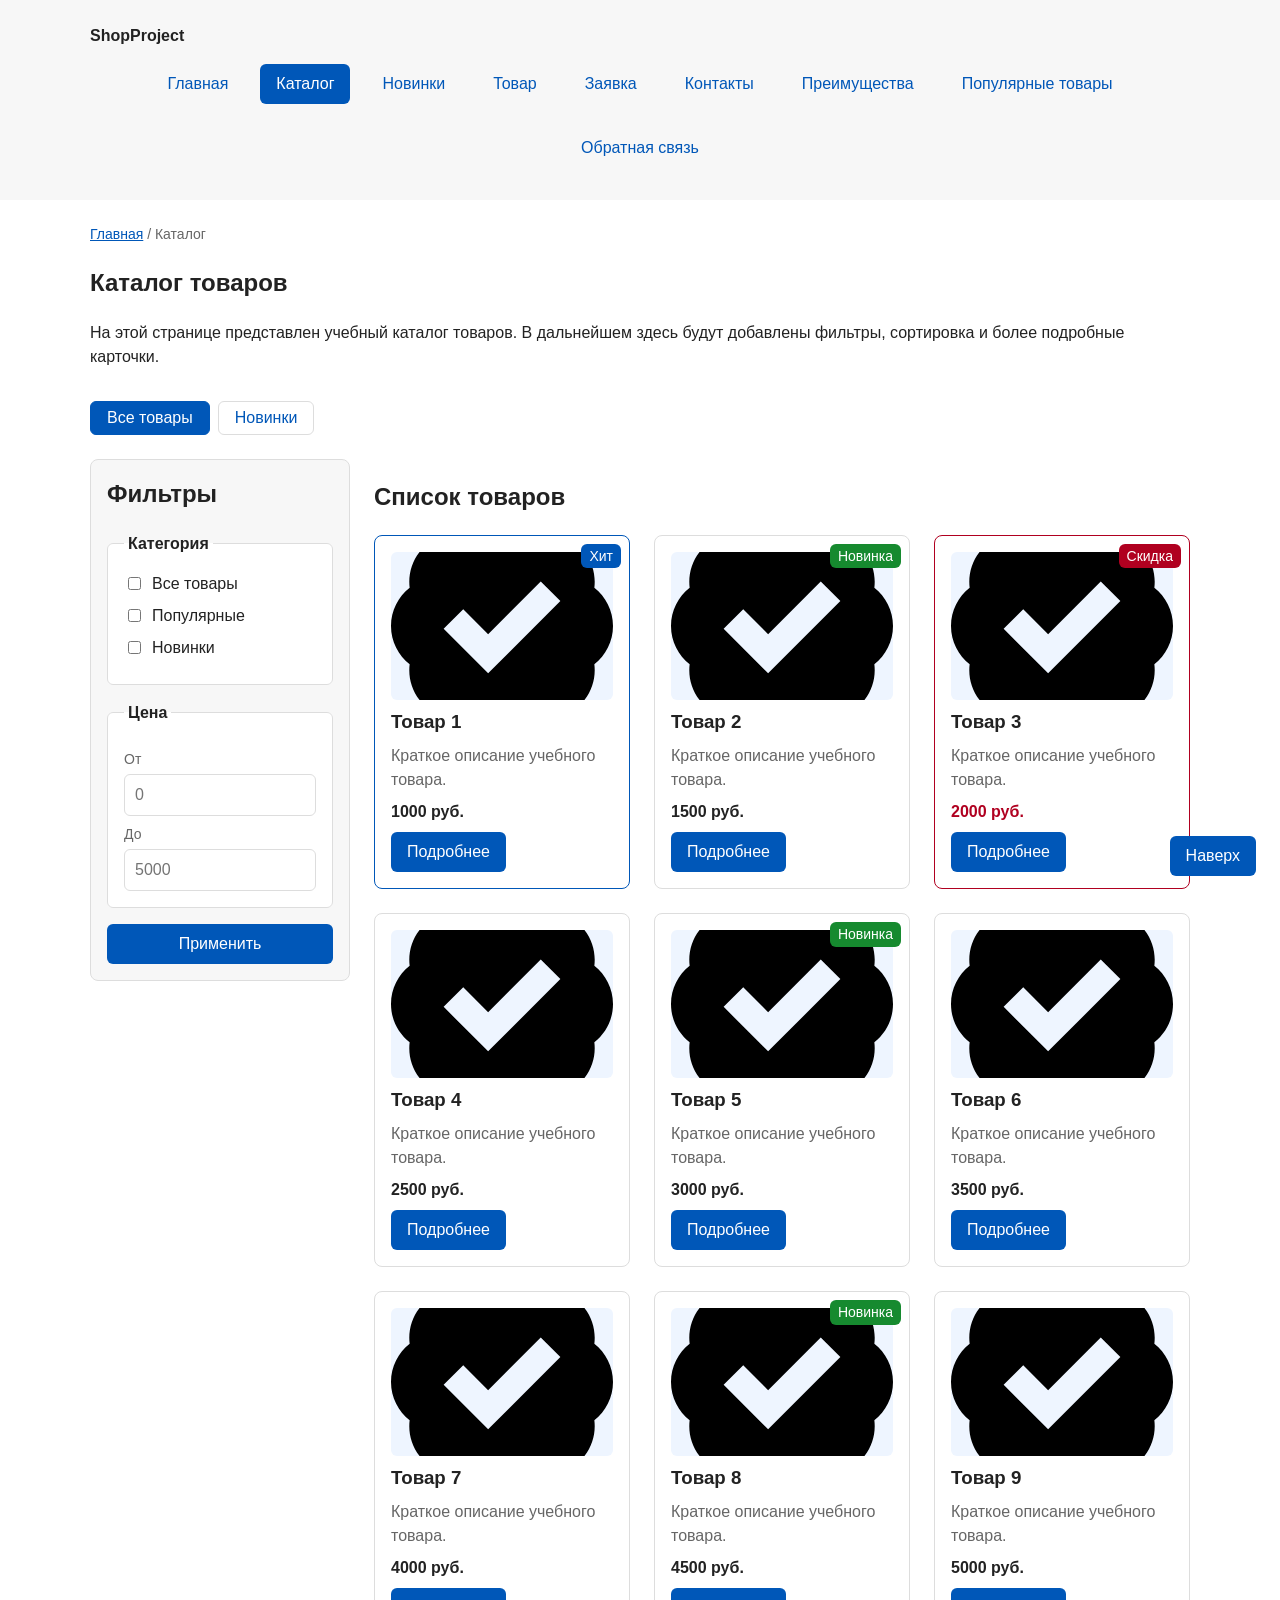
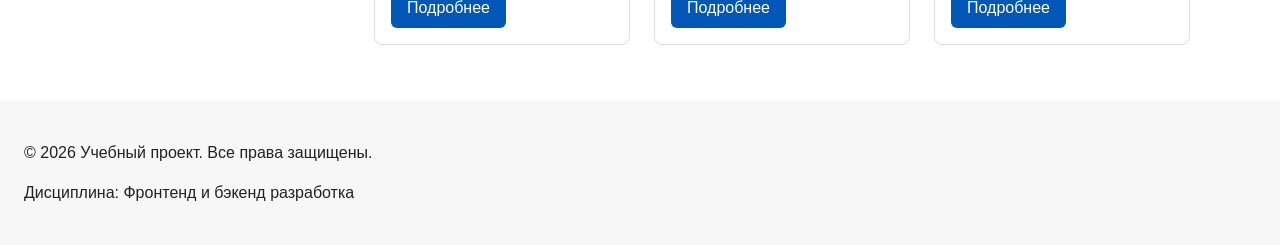
==== catalog.html @ cd1ceaf6 "chore: перенос проекта КР №1 как основы КР №3 Исходный код взят из github.com/gothplug/kr1_front (ве" ====
<!DOCTYPE html>
<html lang="ru">
<head>
  <meta property="og:type" content="website">
  <meta property="og:title" content="Учебный интернет-магазин">
  <meta property="og:description" content="Учебный frontend-проект интернет-магазина.">
  <meta property="og:image" content="https://gothplug.github.io/kr1_front/images/preview.jpg">
  <meta charset="UTF-8">
  <meta name="viewport" content="width=device-width, initial-scale=1.0">
  <meta name="description" content="Каталог товаров учебного интернет-магазина.">
  <title>Каталог товаров — Учебный интернет-магазин</title>
  <link rel="stylesheet" href="css/style.css">
</head>
<body>
  <header>
    <div class="site-header">
      <a class="site-logo" href="index.html">ShopProject</a>

      <nav class="site-nav" aria-label="Основная навигация">
        <ul class="site-nav__list">
          <li class="site-nav__item"><a class="site-nav__link" href="index.html">Главная</a></li>
          <li class="site-nav__item"><a class="site-nav__link site-nav__link--active" href="catalog.html" aria-current="page">Каталог</a></li>
          <li class="site-nav__item"><a class="site-nav__link" href="category.html">Новинки</a></li>
          <li class="site-nav__item"><a class="site-nav__link" href="product.html">Товар</a></li>
          <li class="site-nav__item"><a class="site-nav__link" href="order.html">Заявка</a></li>
          <li class="site-nav__item"><a class="site-nav__link" href="contacts.html">Контакты</a></li>
          <li class="site-nav__item"><a class="site-nav__link" href="index.html#advantages">Преимущества</a></li>
          <li class="site-nav__item"><a class="site-nav__link" href="index.html#popular">Популярные товары</a></li>
          <li class="site-nav__item"><a class="site-nav__link" href="index.html#contacts">Обратная связь</a></li>
        </ul>
      </nav>
    </div>
  </header>

  <main>
    <nav class="breadcrumbs" aria-label="Хлебные крошки">
      <a class="breadcrumbs__link" href="index.html">Главная</a>
      <span class="breadcrumbs__current">Каталог</span>
    </nav>

    <section class="section">
      <h1>Каталог товаров</h1>
      <p>
        На этой странице представлен учебный каталог товаров.
        В дальнейшем здесь будут добавлены фильтры, сортировка и более
        подробные карточки.
      </p>
    </section>

    <nav class="catalog-categories" aria-label="Категории товаров">
      <ul class="catalog-categories__list">
        <li class="catalog-categories__item">
          <a class="catalog-categories__link catalog-categories__link--active" href="catalog.html" aria-current="page">Все товары</a>
        </li>
        <li class="catalog-categories__item">
          <a class="catalog-categories__link" href="category.html">Новинки</a>
        </li>
      </ul>
    </nav>

    <section class="catalog-layout">
      <aside class="catalog-filters">
        <h2>Фильтры</h2>

        <form class="filters-form" action="#" method="get">
          <fieldset class="filters-form__group">
            <legend class="filters-form__legend">Категория</legend>

            <label class="filters-form__label filters-form__label--choice">
              <input class="filters-form__checkbox" type="checkbox" name="category" value="all">
              Все товары
            </label>

            <label class="filters-form__label filters-form__label--choice">
              <input class="filters-form__checkbox" type="checkbox" name="category" value="popular">
              Популярные
            </label>

            <label class="filters-form__label filters-form__label--choice">
              <input class="filters-form__checkbox" type="checkbox" name="category" value="new">
              Новинки
            </label>
          </fieldset>

          <fieldset class="filters-form__group">
            <legend class="filters-form__legend">Цена</legend>

            <label class="filters-form__label filters-form__label--price" for="price-from">От</label>
            <input class="filters-form__input" id="price-from" name="price-from" type="number" min="0" placeholder="0">

            <label class="filters-form__label filters-form__label--price" for="price-to">До</label>
            <input class="filters-form__input" id="price-to" name="price-to" type="number" min="0" placeholder="5000">
          </fieldset>

          <button class="button button--primary" type="submit">Применить</button>
        </form>
      </aside>

      <section class="catalog-products">
        <h2>Список товаров</h2>

        <div class="products-grid">
          <article class="product-card product-card--featured">
            <img class="product-card__image" src="images/product-1.svg" alt="Товар 1" width="600" height="400" loading="lazy">
            <span class="product-card__badge product-card__badge--hit">Хит</span>
            <h3 class="product-card__title">Товар 1</h3>
            <p class="product-card__description">Краткое описание учебного товара.</p>
            <p class="product-card__price">1000 руб.</p>
            <a class="button button--primary product-card__button" href="product.html">Подробнее</a>
          </article>

          <article class="product-card">
            <img class="product-card__image" src="images/product-2.svg" alt="Товар 2" width="600" height="400" loading="lazy">
            <span class="product-card__badge product-card__badge--new">Новинка</span>
            <h3 class="product-card__title">Товар 2</h3>
            <p class="product-card__description">Краткое описание учебного товара.</p>
            <p class="product-card__price">1500 руб.</p>
            <a class="button button--primary product-card__button" href="product.html">Подробнее</a>
          </article>

          <article class="product-card product-card--discount">
            <img class="product-card__image" src="images/product-3.svg" alt="Товар 3" width="600" height="400" loading="lazy">
            <span class="product-card__badge">Скидка</span>
            <h3 class="product-card__title">Товар 3</h3>
            <p class="product-card__description">Краткое описание учебного товара.</p>
            <p class="product-card__price">2000 руб.</p>
            <a class="button button--primary product-card__button" href="product.html">Подробнее</a>
          </article>

          <article class="product-card">
            <img class="product-card__image" src="images/product-4.svg" alt="Товар 4" width="600" height="400" loading="lazy">
            <h3 class="product-card__title">Товар 4</h3>
            <p class="product-card__description">Краткое описание учебного товара.</p>
            <p class="product-card__price">2500 руб.</p>
            <a class="button button--primary product-card__button" href="product.html">Подробнее</a>
          </article>

          <article class="product-card">
            <img class="product-card__image" src="images/product-5.svg" alt="Товар 5" width="600" height="400" loading="lazy">
            <span class="product-card__badge product-card__badge--new">Новинка</span>
            <h3 class="product-card__title">Товар 5</h3>
            <p class="product-card__description">Краткое описание учебного товара.</p>
            <p class="product-card__price">3000 руб.</p>
            <a class="button button--primary product-card__button" href="product.html">Подробнее</a>
          </article>

          <article class="product-card">
            <img class="product-card__image" src="images/product-6.svg" alt="Товар 6" width="600" height="400" loading="lazy">
            <h3 class="product-card__title">Товар 6</h3>
            <p class="product-card__description">Краткое описание учебного товара.</p>
            <p class="product-card__price">3500 руб.</p>
            <a class="button button--primary product-card__button" href="product.html">Подробнее</a>
          </article>

          <article class="product-card">
            <img class="product-card__image" src="images/product-7.svg" alt="Товар 7" width="600" height="400" loading="lazy">
            <h3 class="product-card__title">Товар 7</h3>
            <p class="product-card__description">Краткое описание учебного товара.</p>
            <p class="product-card__price">4000 руб.</p>
            <a class="button button--primary product-card__button" href="product.html">Подробнее</a>
          </article>

          <article class="product-card">
            <img class="product-card__image" src="images/product-8.svg" alt="Товар 8" width="600" height="400" loading="lazy">
            <span class="product-card__badge product-card__badge--new">Новинка</span>
            <h3 class="product-card__title">Товар 8</h3>
            <p class="product-card__description">Краткое описание учебного товара.</p>
            <p class="product-card__price">4500 руб.</p>
            <a class="button button--primary product-card__button" href="product.html">Подробнее</a>
          </article>

          <article class="product-card">
            <img class="product-card__image" src="images/product-9.svg" alt="Товар 9" width="600" height="400" loading="lazy">
            <h3 class="product-card__title">Товар 9</h3>
            <p class="product-card__description">Краткое описание учебного товара.</p>
            <p class="product-card__price">5000 руб.</p>
            <a class="button button--primary product-card__button" href="product.html">Подробнее</a>
          </article>
        </div>
      </section>
    </section>
  </main>

  <footer>
    <p>&copy; 2026 Учебный проект. Все права защищены.</p>
    <p>Дисциплина: Фронтенд и бэкенд разработка</p>
  </footer>

  <a class="to-top" href="#" aria-label="Наверх">Наверх</a>
</body>
</html>
---- css/style.css ----
/* ===============================
   1. Переменные проекта
   =============================== */

:root {
  /* Основные цвета проекта */
  --color-bg: #ffffff;
  --color-text: #222222;
  --color-muted: #666666;
  --color-primary: #0057b8;
  --color-primary-dark: #003f86;
  --color-border: #dddddd;
  --color-surface: #f7f7f7;
  --color-surface-accent: #eef5ff;
  --color-danger: #b00020;
  --color-success: #168a2f;
  --color-success-bg: #eefaf0;
  --color-white: #ffffff;

  /* Отступы */
  --space-xs: 4px;
  --space-sm: 8px;
  --space-md: 16px;
  --space-lg: 24px;
  --space-xl: 32px;

  /* Скругления */
  --radius-sm: 6px;
  --radius-md: 8px;
  --radius-lg: 12px;

  /* Размеры */
  --container-width: 1100px;
}

/* ===============================
   2. Базовые стили
   =============================== */

* {
  box-sizing: border-box;
}

html {
  scroll-behavior: smooth;
}

body {
  margin: 0;
  font-family: Arial, sans-serif;
  line-height: 1.5;
  color: var(--color-text);
  background-color: var(--color-bg);
}

header,
main,
footer {
  padding: var(--space-lg);
}

header {
  background-color: var(--color-surface);
}

footer {
  background-color: var(--color-surface);
}

/* Хлебные крошки */
.breadcrumbs {
  max-width: var(--container-width);
  margin: 0 auto var(--space-md);
  font-size: 14px;
  color: var(--color-muted);
}

.breadcrumbs__link {
  color: var(--color-primary);
}

.breadcrumbs__current::before {
  content: " / ";
  color: var(--color-muted);
}

/* Разделитель между несколькими ссылками крошек */
.breadcrumbs__link + .breadcrumbs__link::before {
  content: " / ";
  color: var(--color-muted);
}

/* ===============================
   3. Общие элементы интерфейса
   =============================== */

a {
  color: var(--color-primary);
}

a:hover {
  color: var(--color-primary-dark);
}

:target {
  outline: 2px dashed var(--color-primary);
  outline-offset: 4px;
}

a:focus-visible {
  outline: 2px solid var(--color-primary);
  outline-offset: 3px;
}

/* ===============================
   Блок «Кнопка» и его модификаторы
   =============================== */

.button {
  display: inline-block;
  padding: var(--space-sm) var(--space-md);
  border: none;
  border-radius: var(--radius-sm);
  font: inherit;
  text-decoration: none;
  cursor: pointer;
}

.button--primary {
  color: var(--color-white);
  background-color: var(--color-primary);
}

.button--primary:hover {
  background-color: var(--color-primary-dark);
}

.button--secondary {
  color: var(--color-primary);
  background-color: transparent;
  border: 1px solid var(--color-primary);
}

.button--secondary:hover {
  color: var(--color-white);
  background-color: var(--color-primary);
}

.button:focus-visible {
  outline: 2px solid var(--color-primary);
  outline-offset: 3px;
}

.button:disabled,
.button--disabled {
  opacity: 0.6;
  cursor: not-allowed;
}

/* ===============================
   Блок «Кнопка наверх»
   =============================== */

.to-top {
  position: fixed;
  right: var(--space-lg);
  bottom: var(--space-lg);
  z-index: 10;
  padding: var(--space-sm) var(--space-md);
  color: var(--color-white);
  background-color: var(--color-primary);
  border-radius: var(--radius-sm);
  text-decoration: none;
}

.to-top:hover {
  color: var(--color-white);
  background-color: var(--color-primary-dark);
}

.to-top:focus-visible {
  outline: 2px solid var(--color-primary);
  outline-offset: 3px;
}

/* ===============================
   4. Хедер и навигация
   =============================== */

.site-header {
  max-width: var(--container-width);
  margin: 0 auto;
}

.site-logo {
  font-weight: bold;
  text-decoration: none;
  color: var(--color-text);
}

.site-nav__list {
  display: flex;
  flex-wrap: wrap;
  justify-content: center;
  align-items: center;
  gap: var(--space-md);
  padding: 0;
  margin: var(--space-md) 0 0;
  list-style: none;
}

.site-nav__item {
  margin-bottom: var(--space-sm);
}

.site-nav__link {
  display: inline-block;
  padding: var(--space-sm) var(--space-md);
  color: var(--color-primary);
  text-decoration: none;
  border-radius: var(--radius-sm);
}

.site-nav__link:hover {
  color: var(--color-white);
  background-color: var(--color-primary);
}

.site-nav__link--active,
.site-nav__link[aria-current="page"] {
  color: var(--color-white);
  background-color: var(--color-primary);
}

/* ===============================
   5. Компоненты страницы
   =============================== */

.hero {
  max-width: var(--container-width);
  margin: 0 auto var(--space-xl);
  padding: var(--space-xl) var(--space-lg);
  background-color: var(--color-surface-accent);
  border-radius: var(--radius-lg);
}

.section {
  max-width: var(--container-width);
  margin: 0 auto var(--space-xl);
}

.section h2 {
  margin-top: 0;
}

/* Карточка товара */
.product-card {
  position: relative;
  display: flex;
  flex-direction: column;
  gap: var(--space-sm);
  padding: var(--space-md);
  border: 1px solid var(--color-border);
  border-radius: var(--radius-md);
  background-color: var(--color-bg);
}

.product-card:hover {
  border-color: var(--color-primary);
}

.product-card--featured {
  border-color: var(--color-primary);
}

.product-card--discount {
  border-color: var(--color-danger);
}

/* Бейдж карточки: позиционируется относительно самой карточки */
.product-card__badge {
  position: absolute;
  top: var(--space-sm);
  right: var(--space-sm);
  z-index: 1;
  padding: 4px 8px;
  font-size: 14px;
  line-height: 1.2;
  color: var(--color-white);
  background-color: var(--color-danger);
  border-radius: var(--radius-sm);
}

.product-card__badge--hit {
  background-color: var(--color-primary);
}

.product-card__badge--new {
  background-color: var(--color-success);
}

/* Изображение карточки */
.product-card__image {
  display: block;
  width: 100%;
  height: auto;
  aspect-ratio: 3 / 2;
  object-fit: cover;
  border-radius: var(--radius-sm);
  background-color: var(--color-surface-accent);
}

.product-card__title {
  margin: 0;
  color: var(--color-text);
}

.product-card__description {
  margin: 0;
  color: var(--color-muted);
}

.product-card__price {
  margin: 0;
  font-weight: 700;
}

.product-card--discount .product-card__price {
  color: var(--color-danger);
}

.product-card__actions {
  display: flex;
  flex-wrap: wrap;
  gap: var(--space-sm);
  margin-top: auto;
}

.product-card__button {
  margin-top: auto;
  align-self: flex-start;
}

.product-card__actions .product-card__button {
  margin-top: 0;
}

.aside-info {
  max-width: var(--container-width);
  margin: 0 auto var(--space-xl);
  padding: var(--space-md);
  border-left: 4px solid var(--color-primary);
  background-color: var(--color-surface);
}

/* ===============================
   6. Каталог: раскладка, фильтры, сетка товаров
   =============================== */

.catalog-layout {
  max-width: var(--container-width);
  margin: 0 auto var(--space-xl);
  display: grid;
  grid-template-columns: 260px 1fr;
  grid-template-areas: "filters products";
  gap: var(--space-lg);
}

.catalog-filters {
  position: sticky;
  top: var(--space-md);
  z-index: 1;
  grid-area: filters;
  padding: var(--space-md);
  border: 1px solid var(--color-border);
  border-radius: var(--radius-md);
  background-color: var(--color-surface);
  align-self: start;
}

.catalog-filters h2 {
  margin-top: 0;
}

.catalog-products {
  grid-area: products;
  min-width: 0;
}

.filters-form {
  display: grid;
  gap: var(--space-md);
}

.filters-form__group {
  margin: 0;
  padding: var(--space-md);
  border: 1px solid var(--color-border);
  border-radius: var(--radius-sm);
  background-color: var(--color-bg);
}

.filters-form__legend {
  font-weight: 700;
  padding: 0 var(--space-xs);
}

.filters-form__label {
  display: block;
  margin-bottom: var(--space-sm);
}

/* Категории — чекбокс и подпись в одну строку */
.filters-form__label--choice {
  display: inline-flex;
  align-items: center;
  gap: var(--space-sm);
  cursor: pointer;
}

/* Подписи полей «От» и «До» — блок над инпутом */
.filters-form__label--price {
  display: block;
  margin: var(--space-sm) 0 var(--space-xs);
  font-size: 14px;
  color: var(--color-muted);
}

.filters-form__input {
  width: 100%;
  padding: 8px 10px;
  border: 1px solid var(--color-border);
  border-radius: var(--radius-sm);
  font: inherit;
}

.filters-form__input:hover {
  border-color: var(--color-primary);
}

.filters-form__input:focus-visible {
  outline: 2px solid var(--color-primary);
  outline-offset: 2px;
}

.products-grid {
  display: grid;
  grid-template-columns: repeat(3, 1fr);
  gap: var(--space-lg);
}

/* Категории каталога */
.catalog-categories {
  max-width: var(--container-width);
  margin: 0 auto var(--space-lg);
}

.catalog-categories__list {
  display: flex;
  flex-wrap: wrap;
  gap: var(--space-sm);
  padding: 0;
  margin: 0;
  list-style: none;
}

.catalog-categories__link {
  display: inline-block;
  padding: var(--space-xs) var(--space-md);
  border: 1px solid var(--color-border);
  border-radius: var(--radius-sm);
  text-decoration: none;
}

.catalog-categories__link:hover {
  border-color: var(--color-primary);
}

.catalog-categories__link:focus-visible {
  outline: 2px solid var(--color-primary);
  outline-offset: 3px;
}

.catalog-categories__link--active {
  color: var(--color-white);
  background-color: var(--color-primary);
  border-color: var(--color-primary);
}

/* ===============================
   7. Страница товара и таблица характеристик
   =============================== */

.product-detail {
  max-width: var(--container-width);
  margin: 0 auto var(--space-xl);
  display: grid;
  grid-template-columns: minmax(0, 1fr) minmax(0, 1fr);
  gap: var(--space-lg);
  align-items: start;
}

.product-detail__media {
  position: relative;
}

.product-detail__image {
  display: block;
  width: 100%;
  height: auto;
  border: 1px solid var(--color-border);
  border-radius: var(--radius-md);
  background-color: var(--color-surface-accent);
}

.product-detail__info {
  display: flex;
  flex-direction: column;
  gap: var(--space-sm);
  align-items: flex-start;
}

.product-detail__title {
  margin: 0;
}

.product-detail__description {
  margin: 0;
  color: var(--color-muted);
}

.product-detail__price {
  margin: 0;
  font-size: 20px;
  font-weight: 700;
}

.product-detail__meta {
  padding: 0;
  margin: 0;
  list-style: none;
  color: var(--color-muted);
}

.product-detail__list {
  padding-left: var(--space-lg);
  margin: 0;
}

.product-detail__list-item {
  margin-bottom: var(--space-xs);
}

.product-detail__actions {
  display: flex;
  flex-wrap: wrap;
  gap: var(--space-sm);
  margin-top: var(--space-sm);
}

.product-table {
  width: 100%;
  border-collapse: collapse;
  background-color: var(--color-bg);
}

.product-table caption {
  margin-bottom: var(--space-sm);
  font-weight: 700;
  text-align: left;
}

.product-table th,
.product-table td {
  padding: var(--space-sm) var(--space-md);
  border: 1px solid var(--color-border);
  text-align: left;
}

.product-table thead th {
  background-color: var(--color-surface);
}

.product-table tbody tr:hover {
  background-color: var(--color-surface-accent);
}

/* ===============================
   8. Форма заявки и модальное окно
   =============================== */

.order-dialog {
  position: relative;
  z-index: 100;
  width: min(100% - 32px, 560px);
  padding: var(--space-lg);
  border: none;
  border-radius: var(--radius-lg);
  animation: dialog-appear 0.2s ease-out;
}

.order-dialog::backdrop {
  background-color: rgba(0, 0, 0, 0.5);
  animation: backdrop-appear 0.2s ease-out;
}

@keyframes dialog-appear {
  from {
    opacity: 0;
    transform: translateY(-12px);
  }

  to {
    opacity: 1;
    transform: translateY(0);
  }
}

@keyframes backdrop-appear {
  from {
    opacity: 0;
  }

  to {
    opacity: 1;
  }
}

/* Кнопка закрытия модального окна */
.order-dialog__close {
  position: absolute;
  top: var(--space-sm);
  right: var(--space-sm);
  z-index: 1;
  width: 32px;
  height: 32px;
  padding: 0;
  font-size: 22px;
  line-height: 1;
  color: var(--color-muted);
  background-color: transparent;
  border: 1px solid var(--color-border);
  border-radius: var(--radius-sm);
  cursor: pointer;
}

.order-dialog__close:hover {
  color: var(--color-white);
  background-color: var(--color-danger);
  border-color: var(--color-danger);
}

.order-dialog__close:focus-visible {
  outline: 2px solid var(--color-primary);
  outline-offset: 3px;
}

.order-dialog__title {
  margin: 0 var(--space-xl) var(--space-xs) 0;
}

.order-dialog__hint {
  margin: 0 0 var(--space-md);
  font-size: 14px;
  color: var(--color-muted);
}

/* Форма */
.order-form {
  display: block;
}

/* Форма на отдельной странице заявки */
.order-form--page {
  max-width: 560px;
}

.order-form__field {
  margin-bottom: var(--space-md);
}

.order-form__field--checkbox {
  margin-top: var(--space-sm);
}

.order-form__label {
  display: block;
  margin-bottom: var(--space-xs);
}

.order-form__label--checkbox {
  display: inline-flex;
  align-items: center;
  gap: var(--space-sm);
  margin-bottom: 0;
  cursor: pointer;
}

.order-form__input {
  width: 100%;
  padding: 10px 12px;
  border: 1px solid var(--color-border);
  border-radius: var(--radius-sm);
  font: inherit;
}

.order-form__input:hover {
  border-color: var(--color-primary);
}

.order-form__input:focus-visible,
.order-form__checkbox:focus-visible,
.order-form__actions .button:focus-visible {
  outline: 2px solid var(--color-primary);
  outline-offset: 3px;
}

.order-form__checkbox {
  width: auto;
}

.order-form__hint {
  display: block;
  margin-top: var(--space-xs);
  color: var(--color-muted);
}

.order-form__input[aria-invalid="true"] {
  border-color: var(--color-danger);
}

.order-form__actions {
  display: flex;
  gap: var(--space-md);
  margin-top: var(--space-lg);
}

/* Сообщение об успехе */
.success-message {
  max-width: var(--container-width);
  margin: var(--space-lg) auto;
  padding: var(--space-md);
  border-left: 4px solid var(--color-success);
  background-color: var(--color-success-bg);
}

/* ===============================
   9. Отзывы и часто задаваемые вопросы
   =============================== */

.reviews-grid {
  display: grid;
  grid-template-columns: repeat(3, 1fr);
  gap: var(--space-lg);
}

.review-card {
  display: flex;
  flex-direction: column;
  gap: var(--space-md);
  padding: var(--space-md);
  border: 1px solid var(--color-border);
  border-radius: var(--radius-md);
  background-color: var(--color-bg);
}

.review-card:hover {
  border-color: var(--color-primary);
}

.review-card__text {
  margin: 0;
}

.review-card__text p {
  margin: 0;
}

.review-card__text p::before {
  content: "«";
}

.review-card__text p::after {
  content: "»";
}

.review-card__author {
  margin: auto 0 0;
  color: var(--color-muted);
}

.review-card__name {
  font-style: normal;
  font-weight: 700;
  color: var(--color-text);
}

/* Вопросы и ответы */
.faq {
  display: grid;
  gap: var(--space-sm);
}

.faq__item {
  padding: var(--space-md);
  border: 1px solid var(--color-border);
  border-radius: var(--radius-md);
  background-color: var(--color-bg);
}

.faq__item[open] {
  border-color: var(--color-primary);
}

.faq__question {
  cursor: pointer;
  font-weight: 700;
}

.faq__question:hover {
  color: var(--color-primary);
}

.faq__question:focus-visible {
  outline: 2px solid var(--color-primary);
  outline-offset: 3px;
}

.faq__answer {
  margin: var(--space-sm) 0 0;
  color: var(--color-muted);
}

/* ===============================
   10. Адаптив
   =============================== */

@media (max-width: 900px) {
  .products-grid {
    grid-template-columns: repeat(2, 1fr);
  }

  .reviews-grid {
    grid-template-columns: repeat(2, 1fr);
  }
}

@media (max-width: 720px) {
  .catalog-layout {
    grid-template-columns: 1fr;
    grid-template-areas:
      "filters"
      "products";
  }

  .catalog-filters {
    position: static;
  }

  .product-detail {
    grid-template-columns: 1fr;
  }
}

@media (max-width: 520px) {
  .products-grid {
    grid-template-columns: 1fr;
  }

  .reviews-grid {
    grid-template-columns: 1fr;
  }

  header,
  main,
  footer {
    padding: var(--space-md);
  }

  .to-top {
    right: var(--space-md);
    bottom: var(--space-md);
  }
}
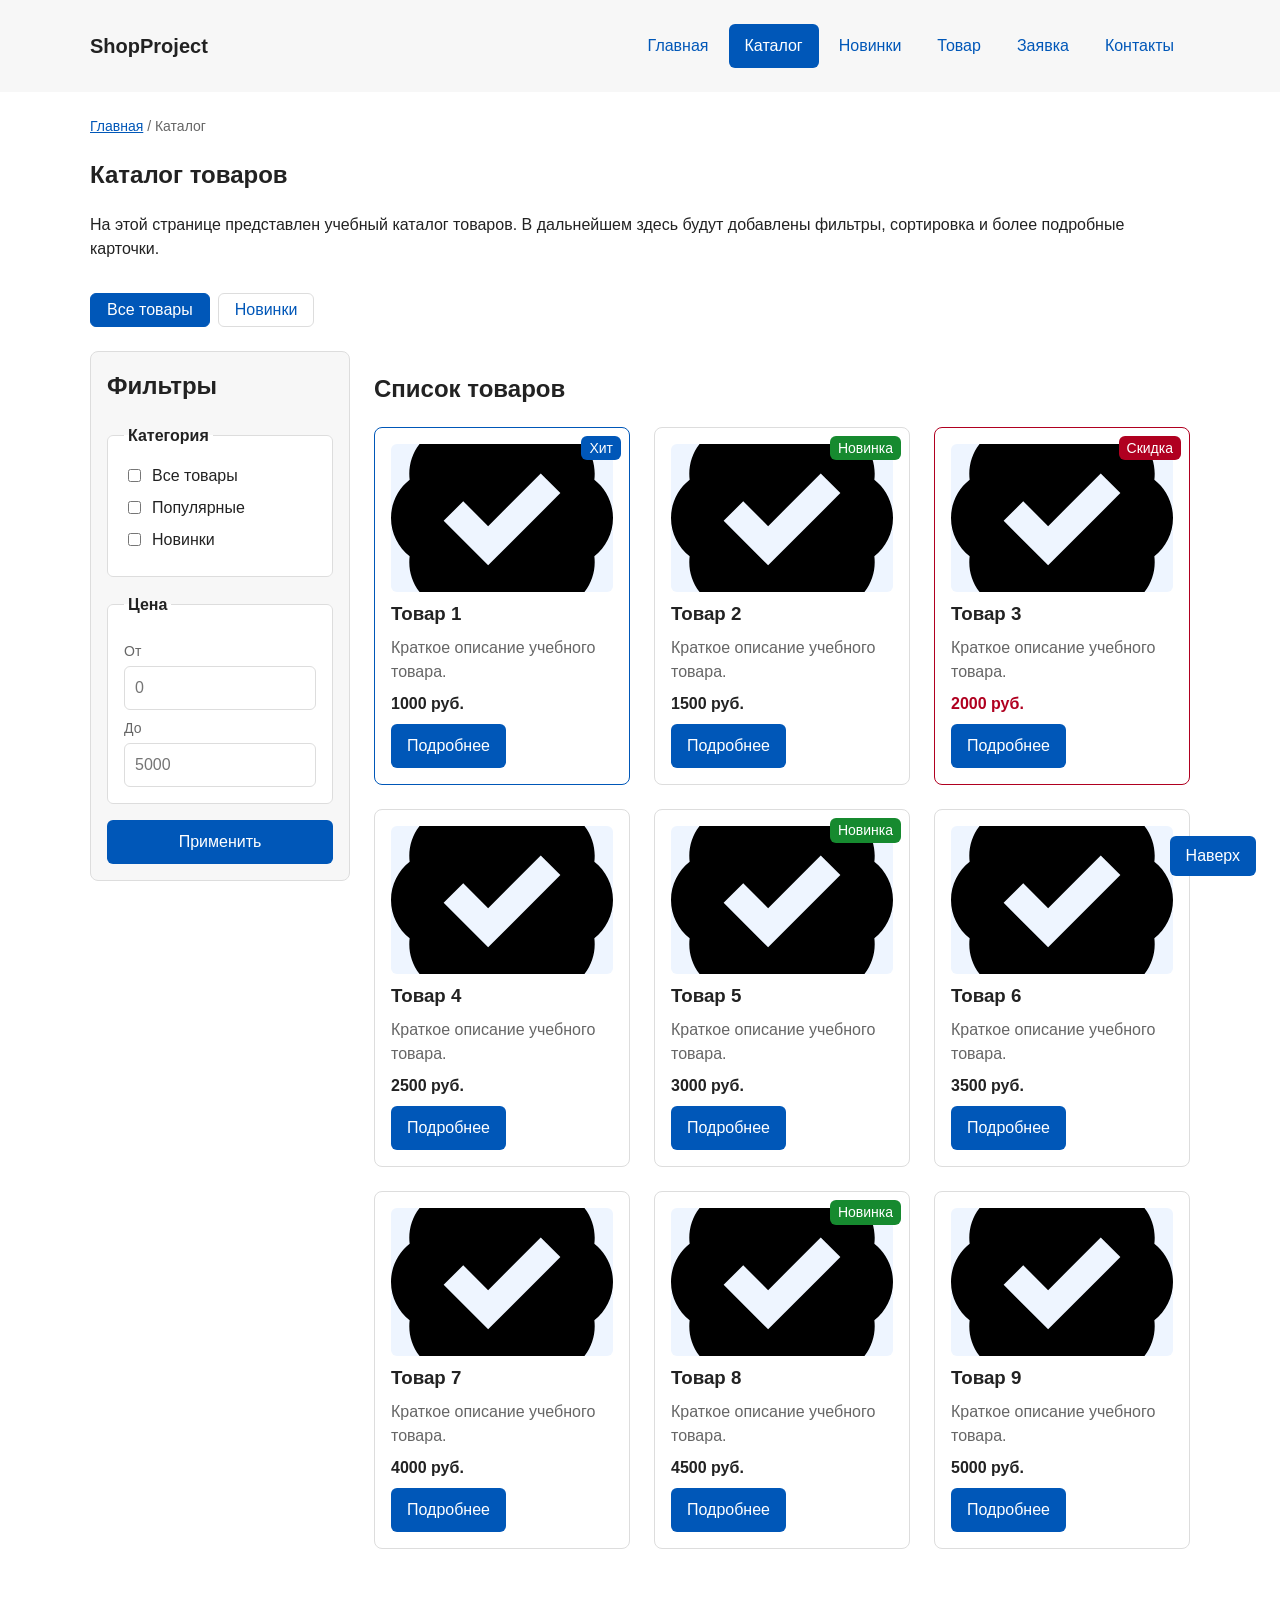
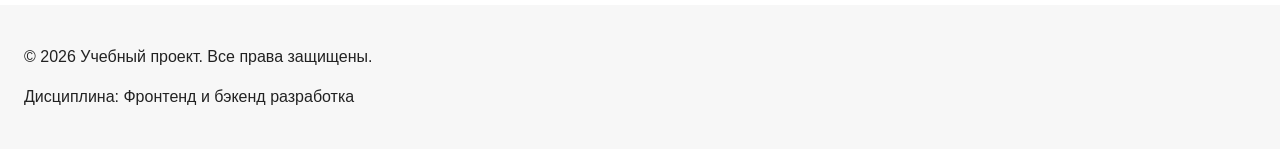
==== commit 85dccc77: "feat: Mobile First, файл responsive.css и мобильное меню - базовые стили style.css переписаны под те" ====
--- a/catalog.html
+++ b/catalog.html
@@ -1,22 +1,35 @@
 <!DOCTYPE html>
 <html lang="ru">
 <head>
+  <meta charset="UTF-8">
   <meta property="og:type" content="website">
   <meta property="og:title" content="Учебный интернет-магазин">
   <meta property="og:description" content="Учебный frontend-проект интернет-магазина.">
   <meta property="og:image" content="https://gothplug.github.io/kr1_front/images/preview.jpg">
-  <meta charset="UTF-8">
   <meta name="viewport" content="width=device-width, initial-scale=1.0">
   <meta name="description" content="Каталог товаров учебного интернет-магазина.">
   <title>Каталог товаров — Учебный интернет-магазин</title>
+  <script>document.documentElement.classList.add("js");</script>
   <link rel="stylesheet" href="css/style.css">
+  <link rel="stylesheet" href="css/responsive.css">
+  <script src="js/main.js" defer></script>
 </head>
 <body>
   <header>
     <div class="site-header">
       <a class="site-logo" href="index.html">ShopProject</a>
 
-      <nav class="site-nav" aria-label="Основная навигация">
+      <button
+        class="menu-toggle"
+        type="button"
+        aria-expanded="false"
+        aria-controls="site-nav"
+      >
+        <span class="menu-toggle__icon" aria-hidden="true"></span>
+        <span class="menu-toggle__text">Меню</span>
+      </button>
+
+      <nav class="site-nav" id="site-nav" aria-label="Основная навигация">
         <ul class="site-nav__list">
           <li class="site-nav__item"><a class="site-nav__link" href="index.html">Главная</a></li>
           <li class="site-nav__item"><a class="site-nav__link site-nav__link--active" href="catalog.html" aria-current="page">Каталог</a></li>
@@ -24,9 +37,6 @@
           <li class="site-nav__item"><a class="site-nav__link" href="product.html">Товар</a></li>
           <li class="site-nav__item"><a class="site-nav__link" href="order.html">Заявка</a></li>
           <li class="site-nav__item"><a class="site-nav__link" href="contacts.html">Контакты</a></li>
-          <li class="site-nav__item"><a class="site-nav__link" href="index.html#advantages">Преимущества</a></li>
-          <li class="site-nav__item"><a class="site-nav__link" href="index.html#popular">Популярные товары</a></li>
-          <li class="site-nav__item"><a class="site-nav__link" href="index.html#contacts">Обратная связь</a></li>
         </ul>
       </nav>
     </div>
--- a/css/style.css
+++ b/css/style.css
@@ -51,12 +51,16 @@
   line-height: 1.5;
   color: var(--color-text);
   background-color: var(--color-bg);
-}
-
+  /* Длинные слова и ссылки переносятся, а не растягивают страницу вбок */
+  overflow-wrap: break-word;
+}
+
+/* Mobile First: базовые отступы рассчитаны на телефон,
+   на широких экранах их увеличивает responsive.css */
 header,
 main,
 footer {
-  padding: var(--space-lg);
+  padding: var(--space-md);
 }
 
 header {
@@ -118,7 +122,9 @@
 
 .button {
   display: inline-block;
-  padding: var(--space-sm) var(--space-md);
+  /* Минимальная высота 44px — удобная цель для пальца */
+  min-height: 44px;
+  padding: 10px var(--space-md);
   border: none;
   border-radius: var(--radius-sm);
   font: inherit;
@@ -163,8 +169,8 @@
 
 .to-top {
   position: fixed;
-  right: var(--space-lg);
-  bottom: var(--space-lg);
+  right: var(--space-md);
+  bottom: var(--space-md);
   z-index: 10;
   padding: var(--space-sm) var(--space-md);
   color: var(--color-white);
@@ -187,35 +193,120 @@
    4. Хедер и навигация
    =============================== */
 
+/* Шапка — Flexbox: логотип слева, кнопка меню справа,
+   навигация переносится на отдельную строку на всю ширину */
 .site-header {
   max-width: var(--container-width);
   margin: 0 auto;
+  display: flex;
+  flex-wrap: wrap;
+  align-items: center;
+  justify-content: space-between;
+  gap: var(--space-sm) var(--space-md);
 }
 
 .site-logo {
+  font-size: 20px;
   font-weight: bold;
   text-decoration: none;
   color: var(--color-text);
 }
 
+/* Кнопка мобильного меню («бургер») */
+.menu-toggle {
+  /* Без JavaScript меню не сворачивается, поэтому и кнопка не нужна */
+  display: none;
+  align-items: center;
+  gap: var(--space-sm);
+  min-height: 44px;
+  padding: var(--space-sm) var(--space-md);
+  font: inherit;
+  color: var(--color-primary);
+  background-color: var(--color-bg);
+  border: 1px solid var(--color-primary);
+  border-radius: var(--radius-sm);
+  cursor: pointer;
+}
+
+.js .menu-toggle {
+  display: inline-flex;
+}
+
+.menu-toggle:hover {
+  color: var(--color-white);
+  background-color: var(--color-primary);
+}
+
+/* Три полоски из одного элемента и двух псевдоэлементов */
+.menu-toggle__icon,
+.menu-toggle__icon::before,
+.menu-toggle__icon::after {
+  display: block;
+  width: 18px;
+  height: 2px;
+  background-color: currentColor;
+  border-radius: 1px;
+  transition: transform 0.2s ease, background-color 0.2s ease;
+}
+
+.menu-toggle__icon {
+  position: relative;
+}
+
+.menu-toggle__icon::before,
+.menu-toggle__icon::after {
+  content: "";
+  position: absolute;
+  left: 0;
+}
+
+.menu-toggle__icon::before {
+  top: -6px;
+}
+
+.menu-toggle__icon::after {
+  top: 6px;
+}
+
+/* Открытое меню: полоски превращаются в крестик */
+.menu-toggle[aria-expanded="true"] .menu-toggle__icon {
+  background-color: transparent;
+}
+
+.menu-toggle[aria-expanded="true"] .menu-toggle__icon::before {
+  transform: translateY(6px) rotate(45deg);
+}
+
+.menu-toggle[aria-expanded="true"] .menu-toggle__icon::after {
+  transform: translateY(-6px) rotate(-45deg);
+}
+
+/* Навигация на телефоне — вертикальный список на всю ширину */
+.site-nav {
+  flex-basis: 100%;
+}
+
+.js .site-nav {
+  display: none;
+}
+
+.js .site-nav.site-nav--open {
+  display: block;
+}
+
 .site-nav__list {
   display: flex;
-  flex-wrap: wrap;
-  justify-content: center;
-  align-items: center;
-  gap: var(--space-md);
+  flex-direction: column;
+  gap: var(--space-xs);
   padding: 0;
-  margin: var(--space-md) 0 0;
+  margin: var(--space-sm) 0 0;
   list-style: none;
 }
 
-.site-nav__item {
-  margin-bottom: var(--space-sm);
-}
-
 .site-nav__link {
-  display: inline-block;
-  padding: var(--space-sm) var(--space-md);
+  display: block;
+  min-height: 44px;
+  padding: 10px var(--space-md);
   color: var(--color-primary);
   text-decoration: none;
   border-radius: var(--radius-sm);
@@ -239,7 +330,7 @@
 .hero {
   max-width: var(--container-width);
   margin: 0 auto var(--space-xl);
-  padding: var(--space-xl) var(--space-lg);
+  padding: var(--space-lg) var(--space-md);
   background-color: var(--color-surface-accent);
   border-radius: var(--radius-lg);
 }
@@ -357,19 +448,20 @@
    6. Каталог: раскладка, фильтры, сетка товаров
    =============================== */
 
+/* Каталог на телефоне: фильтры над списком, одна колонка.
+   Колонку фильтров слева добавляет responsive.css с 1024px */
 .catalog-layout {
   max-width: var(--container-width);
   margin: 0 auto var(--space-xl);
   display: grid;
-  grid-template-columns: 260px 1fr;
-  grid-template-areas: "filters products";
+  grid-template-columns: minmax(0, 1fr);
+  grid-template-areas:
+    "filters"
+    "products";
   gap: var(--space-lg);
 }
 
 .catalog-filters {
-  position: sticky;
-  top: var(--space-md);
-  z-index: 1;
   grid-area: filters;
   padding: var(--space-md);
   border: 1px solid var(--color-border);
@@ -428,6 +520,7 @@
 
 .filters-form__input {
   width: 100%;
+  min-height: 44px;
   padding: 8px 10px;
   border: 1px solid var(--color-border);
   border-radius: var(--radius-sm);
@@ -443,9 +536,11 @@
   outline-offset: 2px;
 }
 
+/* Сетка карточек — CSS Grid. На телефоне одна колонка,
+   2 и 3 колонки включаются в responsive.css */
 .products-grid {
   display: grid;
-  grid-template-columns: repeat(3, 1fr);
+  grid-template-columns: minmax(0, 1fr);
   gap: var(--space-lg);
 }
 
@@ -495,7 +590,7 @@
   max-width: var(--container-width);
   margin: 0 auto var(--space-xl);
   display: grid;
-  grid-template-columns: minmax(0, 1fr) minmax(0, 1fr);
+  grid-template-columns: minmax(0, 1fr);
   gap: var(--space-lg);
   align-items: start;
 }
@@ -698,6 +793,7 @@
 
 .order-form__input {
   width: 100%;
+  min-height: 44px;
   padding: 10px 12px;
   border: 1px solid var(--color-border);
   border-radius: var(--radius-sm);
@@ -716,7 +812,9 @@
 }
 
 .order-form__checkbox {
-  width: auto;
+  width: 20px;
+  height: 20px;
+  flex-shrink: 0;
 }
 
 .order-form__hint {
@@ -731,6 +829,7 @@
 
 .order-form__actions {
   display: flex;
+  flex-wrap: wrap;
   gap: var(--space-md);
   margin-top: var(--space-lg);
 }
@@ -750,7 +849,7 @@
 
 .reviews-grid {
   display: grid;
-  grid-template-columns: repeat(3, 1fr);
+  grid-template-columns: minmax(0, 1fr);
   gap: var(--space-lg);
 }
 
@@ -831,54 +930,4 @@
   color: var(--color-muted);
 }
 
-/* ===============================
-   10. Адаптив
-   =============================== */
-
-@media (max-width: 900px) {
-  .products-grid {
-    grid-template-columns: repeat(2, 1fr);
-  }
-
-  .reviews-grid {
-    grid-template-columns: repeat(2, 1fr);
-  }
-}
-
-@media (max-width: 720px) {
-  .catalog-layout {
-    grid-template-columns: 1fr;
-    grid-template-areas:
-      "filters"
-      "products";
-  }
-
-  .catalog-filters {
-    position: static;
-  }
-
-  .product-detail {
-    grid-template-columns: 1fr;
-  }
-}
-
-@media (max-width: 520px) {
-  .products-grid {
-    grid-template-columns: 1fr;
-  }
-
-  .reviews-grid {
-    grid-template-columns: 1fr;
-  }
-
-  header,
-  main,
-  footer {
-    padding: var(--space-md);
-  }
-
-  .to-top {
-    right: var(--space-md);
-    bottom: var(--space-md);
-  }
-}+/* Адаптивные правила (медиазапросы) вынесены в отдельный файл css/responsive.css */
--- a/css/responsive.css
+++ b/css/responsive.css
@@ -0,0 +1,128 @@
+/* =========================================================
+   responsive.css — адаптивные стили проекта (Mobile First)
+
+   Подключается ПОСЛЕ style.css, поэтому может переопределять
+   базовые правила. Базовые стили в style.css рассчитаны на
+   телефон (от 320px). Здесь — только то, что меняется при
+   увеличении экрана: медиазапросы с min-width.
+
+   Контрольные точки:
+     600px  — крупный телефон, маленький планшет
+     768px  — планшет
+     1024px — небольшой desktop
+     1440px — широкий desktop
+
+   Содержание:
+     0. Правила для любых экранов
+     1. От 600px
+     2. От 768px
+     3. От 1024px
+     4. От 1440px
+   ========================================================= */
+
+
+/* =========================================================
+   0. Правила для любых экранов
+   ========================================================= */
+
+/* Картинки и видео никогда не шире своего контейнера */
+img,
+video {
+  max-width: 100%;
+  height: auto;
+}
+
+
+/* =========================================================
+   1. От 600px — крупный телефон, маленький планшет
+   ========================================================= */
+
+@media (min-width: 600px) {
+  /* Карточки товаров и отзывы — по две в ряд */
+  .products-grid,
+  .reviews-grid {
+    grid-template-columns: repeat(2, minmax(0, 1fr));
+  }
+}
+
+
+/* =========================================================
+   2. От 768px — планшет
+   ========================================================= */
+
+@media (min-width: 768px) {
+  header,
+  main,
+  footer {
+    padding: var(--space-lg);
+  }
+
+  .hero {
+    padding: var(--space-xl) var(--space-lg);
+  }
+
+  /* Страница товара: фото и описание рядом */
+  .product-detail {
+    grid-template-columns: repeat(2, minmax(0, 1fr));
+  }
+
+  .to-top {
+    right: var(--space-lg);
+    bottom: var(--space-lg);
+  }
+}
+
+
+/* =========================================================
+   3. От 1024px — небольшой desktop
+   ========================================================= */
+
+@media (min-width: 1024px) {
+  /* Меню всегда видно, кнопка-«бургер» не нужна */
+  .menu-toggle,
+  .js .menu-toggle {
+    display: none;
+  }
+
+  .site-nav,
+  .js .site-nav {
+    display: block;
+    flex-basis: auto;
+  }
+
+  .site-nav__list {
+    flex-direction: row;
+    flex-wrap: wrap;
+    margin: 0;
+  }
+
+  /* Каталог: фильтры колонкой слева, товары справа */
+  .catalog-layout {
+    grid-template-columns: 260px minmax(0, 1fr);
+    grid-template-areas: "filters products";
+  }
+
+  /* Фильтры «прилипают» при прокрутке длинного списка */
+  .catalog-filters {
+    position: sticky;
+    top: var(--space-md);
+    z-index: 1;
+  }
+
+  .products-grid,
+  .reviews-grid {
+    grid-template-columns: repeat(3, minmax(0, 1fr));
+  }
+}
+
+
+/* =========================================================
+   4. От 1440px — широкий desktop
+   ========================================================= */
+
+@media (min-width: 1440px) {
+  /* Контейнер шире, чтобы на большом мониторе не было пустых полей */
+  :root {
+    --container-width: 1240px;
+  }
+}
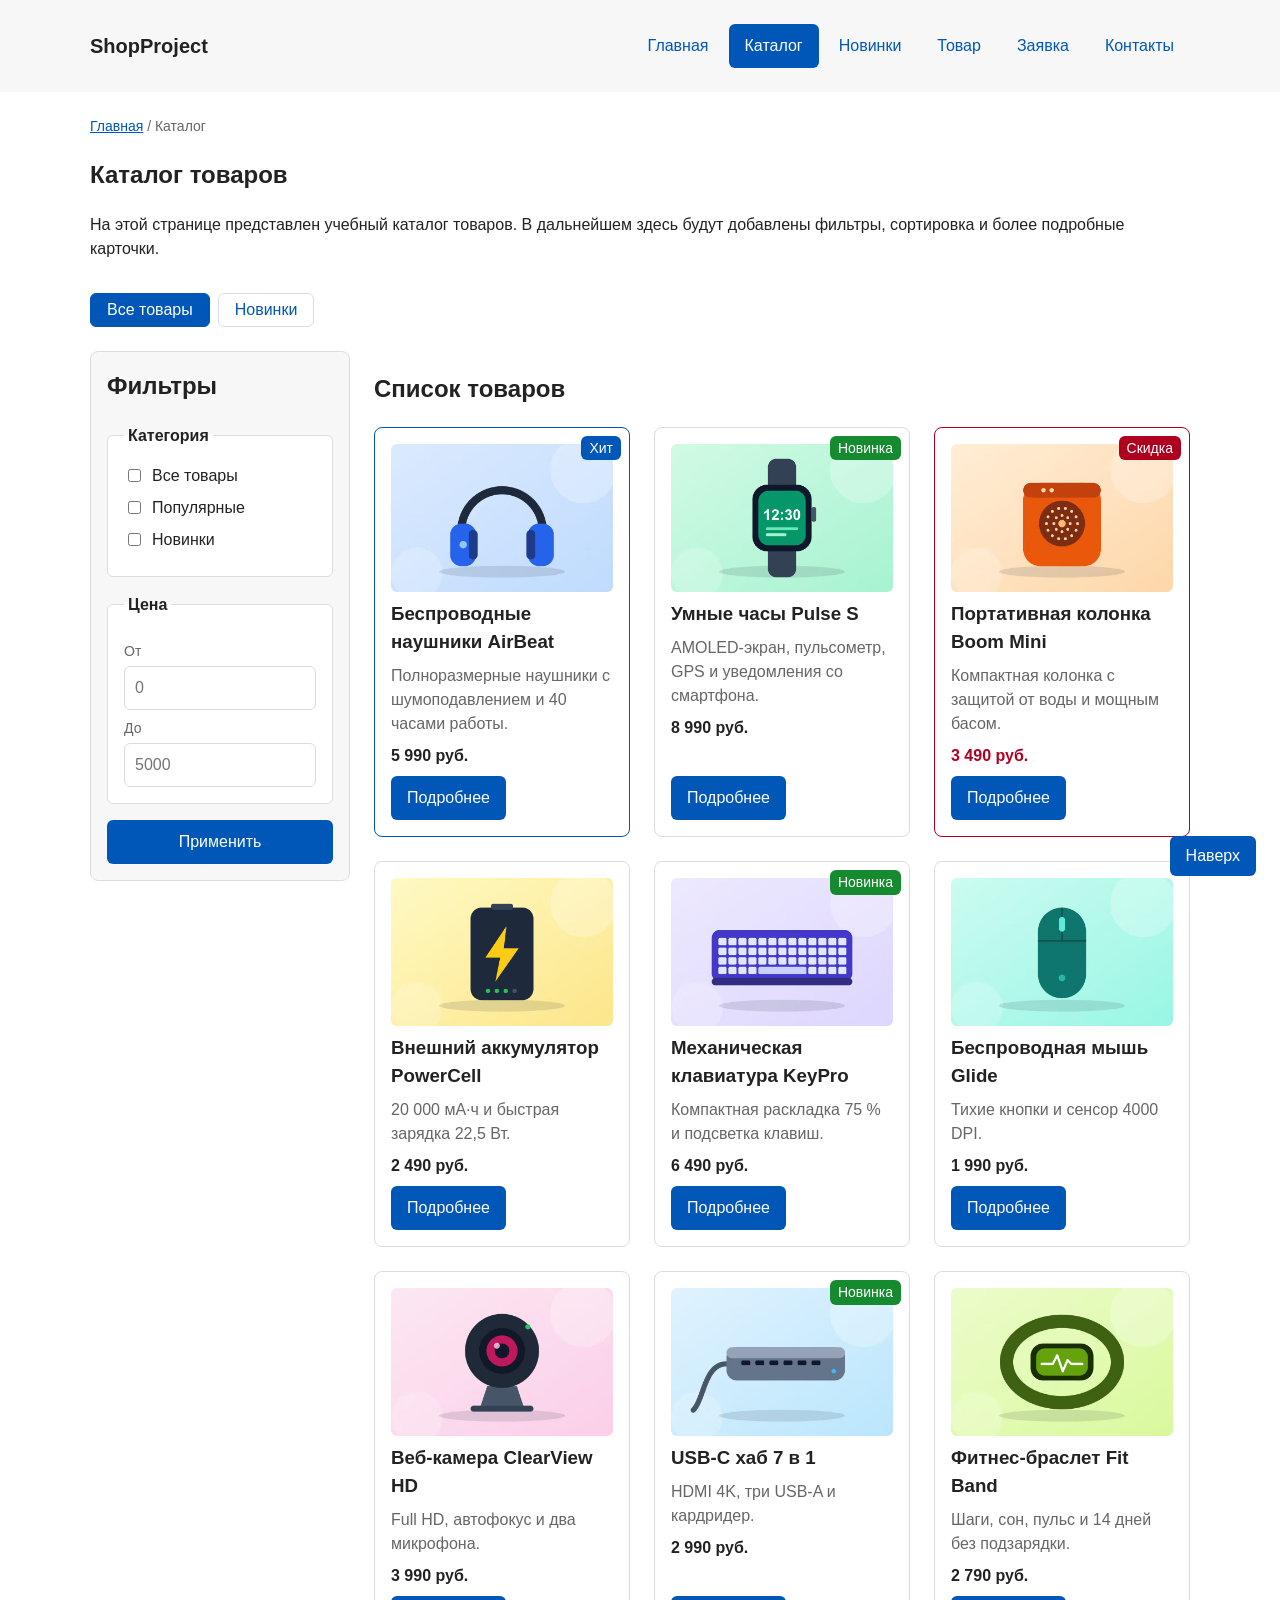
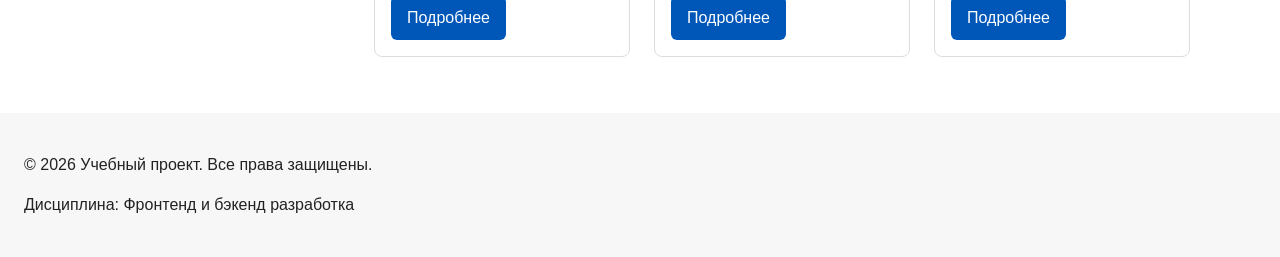
==== commit add8b365: "feat: адаптивные изображения и настоящие товары - картинки товаров в 3 ширинах (400/800/1200) и 3 фо" ====
--- a/catalog.html
+++ b/catalog.html
@@ -111,79 +111,142 @@
 
         <div class="products-grid">
           <article class="product-card product-card--featured">
-            <img class="product-card__image" src="images/product-1.svg" alt="Товар 1" width="600" height="400" loading="lazy">
+            <picture>
+              <source type="image/avif" srcset="images/products/product-1-400.avif 400w, images/products/product-1-800.avif 800w, images/products/product-1-1200.avif 1200w" sizes="(min-width: 1440px) 400px, (min-width: 1024px) 340px, (min-width: 600px) 50vw, 100vw">
+              <source type="image/webp" srcset="images/products/product-1-400.webp 400w, images/products/product-1-800.webp 800w, images/products/product-1-1200.webp 1200w" sizes="(min-width: 1440px) 400px, (min-width: 1024px) 340px, (min-width: 600px) 50vw, 100vw">
+              <img class="product-card__image" src="images/products/product-1-800.jpg"
+                   srcset="images/products/product-1-400.jpg 400w, images/products/product-1-800.jpg 800w, images/products/product-1-1200.jpg 1200w"
+                   sizes="(min-width: 1440px) 400px, (min-width: 1024px) 340px, (min-width: 600px) 50vw, 100vw"
+                   alt="Синие полноразмерные наушники AirBeat" width="800" height="533" loading="lazy">
+            </picture>
             <span class="product-card__badge product-card__badge--hit">Хит</span>
-            <h3 class="product-card__title">Товар 1</h3>
-            <p class="product-card__description">Краткое описание учебного товара.</p>
-            <p class="product-card__price">1000 руб.</p>
-            <a class="button button--primary product-card__button" href="product.html">Подробнее</a>
-          </article>
-
-          <article class="product-card">
-            <img class="product-card__image" src="images/product-2.svg" alt="Товар 2" width="600" height="400" loading="lazy">
+            <h3 class="product-card__title">Беспроводные наушники AirBeat</h3>
+            <p class="product-card__description">Полноразмерные наушники с шумоподавлением и 40 часами работы.</p>
+            <p class="product-card__price">5 990 руб.</p>
+            <a class="button button--primary product-card__button" href="product.html">Подробнее</a>
+          </article>
+
+          <article class="product-card">
+            <picture>
+              <source type="image/avif" srcset="images/products/product-2-400.avif 400w, images/products/product-2-800.avif 800w, images/products/product-2-1200.avif 1200w" sizes="(min-width: 1440px) 400px, (min-width: 1024px) 340px, (min-width: 600px) 50vw, 100vw">
+              <source type="image/webp" srcset="images/products/product-2-400.webp 400w, images/products/product-2-800.webp 800w, images/products/product-2-1200.webp 1200w" sizes="(min-width: 1440px) 400px, (min-width: 1024px) 340px, (min-width: 600px) 50vw, 100vw">
+              <img class="product-card__image" src="images/products/product-2-800.jpg"
+                   srcset="images/products/product-2-400.jpg 400w, images/products/product-2-800.jpg 800w, images/products/product-2-1200.jpg 1200w"
+                   sizes="(min-width: 1440px) 400px, (min-width: 1024px) 340px, (min-width: 600px) 50vw, 100vw"
+                   alt="Умные часы Pulse S с зелёным экраном" width="800" height="533" loading="lazy">
+            </picture>
             <span class="product-card__badge product-card__badge--new">Новинка</span>
-            <h3 class="product-card__title">Товар 2</h3>
-            <p class="product-card__description">Краткое описание учебного товара.</p>
-            <p class="product-card__price">1500 руб.</p>
+            <h3 class="product-card__title">Умные часы Pulse S</h3>
+            <p class="product-card__description">AMOLED-экран, пульсометр, GPS и уведомления со смартфона.</p>
+            <p class="product-card__price">8 990 руб.</p>
             <a class="button button--primary product-card__button" href="product.html">Подробнее</a>
           </article>
 
           <article class="product-card product-card--discount">
-            <img class="product-card__image" src="images/product-3.svg" alt="Товар 3" width="600" height="400" loading="lazy">
+            <picture>
+              <source type="image/avif" srcset="images/products/product-3-400.avif 400w, images/products/product-3-800.avif 800w, images/products/product-3-1200.avif 1200w" sizes="(min-width: 1440px) 400px, (min-width: 1024px) 340px, (min-width: 600px) 50vw, 100vw">
+              <source type="image/webp" srcset="images/products/product-3-400.webp 400w, images/products/product-3-800.webp 800w, images/products/product-3-1200.webp 1200w" sizes="(min-width: 1440px) 400px, (min-width: 1024px) 340px, (min-width: 600px) 50vw, 100vw">
+              <img class="product-card__image" src="images/products/product-3-800.jpg"
+                   srcset="images/products/product-3-400.jpg 400w, images/products/product-3-800.jpg 800w, images/products/product-3-1200.jpg 1200w"
+                   sizes="(min-width: 1440px) 400px, (min-width: 1024px) 340px, (min-width: 600px) 50vw, 100vw"
+                   alt="Оранжевая портативная колонка Boom Mini" width="800" height="533" loading="lazy">
+            </picture>
             <span class="product-card__badge">Скидка</span>
-            <h3 class="product-card__title">Товар 3</h3>
-            <p class="product-card__description">Краткое описание учебного товара.</p>
-            <p class="product-card__price">2000 руб.</p>
-            <a class="button button--primary product-card__button" href="product.html">Подробнее</a>
-          </article>
-
-          <article class="product-card">
-            <img class="product-card__image" src="images/product-4.svg" alt="Товар 4" width="600" height="400" loading="lazy">
-            <h3 class="product-card__title">Товар 4</h3>
-            <p class="product-card__description">Краткое описание учебного товара.</p>
-            <p class="product-card__price">2500 руб.</p>
-            <a class="button button--primary product-card__button" href="product.html">Подробнее</a>
-          </article>
-
-          <article class="product-card">
-            <img class="product-card__image" src="images/product-5.svg" alt="Товар 5" width="600" height="400" loading="lazy">
+            <h3 class="product-card__title">Портативная колонка Boom Mini</h3>
+            <p class="product-card__description">Компактная колонка с защитой от воды и мощным басом.</p>
+            <p class="product-card__price">3 490 руб.</p>
+            <a class="button button--primary product-card__button" href="product.html">Подробнее</a>
+          </article>
+
+          <article class="product-card">
+            <picture>
+              <source type="image/avif" srcset="images/products/product-4-400.avif 400w, images/products/product-4-800.avif 800w, images/products/product-4-1200.avif 1200w" sizes="(min-width: 1440px) 400px, (min-width: 1024px) 340px, (min-width: 600px) 50vw, 100vw">
+              <source type="image/webp" srcset="images/products/product-4-400.webp 400w, images/products/product-4-800.webp 800w, images/products/product-4-1200.webp 1200w" sizes="(min-width: 1440px) 400px, (min-width: 1024px) 340px, (min-width: 600px) 50vw, 100vw">
+              <img class="product-card__image" src="images/products/product-4-800.jpg"
+                   srcset="images/products/product-4-400.jpg 400w, images/products/product-4-800.jpg 800w, images/products/product-4-1200.jpg 1200w"
+                   sizes="(min-width: 1440px) 400px, (min-width: 1024px) 340px, (min-width: 600px) 50vw, 100vw"
+                   alt="Тёмный внешний аккумулятор с индикатором заряда" width="800" height="533" loading="lazy">
+            </picture>
+            <h3 class="product-card__title">Внешний аккумулятор PowerCell</h3>
+            <p class="product-card__description">20 000 мА·ч и быстрая зарядка 22,5 Вт.</p>
+            <p class="product-card__price">2 490 руб.</p>
+            <a class="button button--primary product-card__button" href="product.html">Подробнее</a>
+          </article>
+
+          <article class="product-card">
+            <picture>
+              <source type="image/avif" srcset="images/products/product-5-400.avif 400w, images/products/product-5-800.avif 800w, images/products/product-5-1200.avif 1200w" sizes="(min-width: 1440px) 400px, (min-width: 1024px) 340px, (min-width: 600px) 50vw, 100vw">
+              <source type="image/webp" srcset="images/products/product-5-400.webp 400w, images/products/product-5-800.webp 800w, images/products/product-5-1200.webp 1200w" sizes="(min-width: 1440px) 400px, (min-width: 1024px) 340px, (min-width: 600px) 50vw, 100vw">
+              <img class="product-card__image" src="images/products/product-5-800.jpg"
+                   srcset="images/products/product-5-400.jpg 400w, images/products/product-5-800.jpg 800w, images/products/product-5-1200.jpg 1200w"
+                   sizes="(min-width: 1440px) 400px, (min-width: 1024px) 340px, (min-width: 600px) 50vw, 100vw"
+                   alt="Фиолетовая механическая клавиатура KeyPro" width="800" height="533" loading="lazy">
+            </picture>
             <span class="product-card__badge product-card__badge--new">Новинка</span>
-            <h3 class="product-card__title">Товар 5</h3>
-            <p class="product-card__description">Краткое описание учебного товара.</p>
-            <p class="product-card__price">3000 руб.</p>
-            <a class="button button--primary product-card__button" href="product.html">Подробнее</a>
-          </article>
-
-          <article class="product-card">
-            <img class="product-card__image" src="images/product-6.svg" alt="Товар 6" width="600" height="400" loading="lazy">
-            <h3 class="product-card__title">Товар 6</h3>
-            <p class="product-card__description">Краткое описание учебного товара.</p>
-            <p class="product-card__price">3500 руб.</p>
-            <a class="button button--primary product-card__button" href="product.html">Подробнее</a>
-          </article>
-
-          <article class="product-card">
-            <img class="product-card__image" src="images/product-7.svg" alt="Товар 7" width="600" height="400" loading="lazy">
-            <h3 class="product-card__title">Товар 7</h3>
-            <p class="product-card__description">Краткое описание учебного товара.</p>
-            <p class="product-card__price">4000 руб.</p>
-            <a class="button button--primary product-card__button" href="product.html">Подробнее</a>
-          </article>
-
-          <article class="product-card">
-            <img class="product-card__image" src="images/product-8.svg" alt="Товар 8" width="600" height="400" loading="lazy">
+            <h3 class="product-card__title">Механическая клавиатура KeyPro</h3>
+            <p class="product-card__description">Компактная раскладка 75 % и подсветка клавиш.</p>
+            <p class="product-card__price">6 490 руб.</p>
+            <a class="button button--primary product-card__button" href="product.html">Подробнее</a>
+          </article>
+
+          <article class="product-card">
+            <picture>
+              <source type="image/avif" srcset="images/products/product-6-400.avif 400w, images/products/product-6-800.avif 800w, images/products/product-6-1200.avif 1200w" sizes="(min-width: 1440px) 400px, (min-width: 1024px) 340px, (min-width: 600px) 50vw, 100vw">
+              <source type="image/webp" srcset="images/products/product-6-400.webp 400w, images/products/product-6-800.webp 800w, images/products/product-6-1200.webp 1200w" sizes="(min-width: 1440px) 400px, (min-width: 1024px) 340px, (min-width: 600px) 50vw, 100vw">
+              <img class="product-card__image" src="images/products/product-6-800.jpg"
+                   srcset="images/products/product-6-400.jpg 400w, images/products/product-6-800.jpg 800w, images/products/product-6-1200.jpg 1200w"
+                   sizes="(min-width: 1440px) 400px, (min-width: 1024px) 340px, (min-width: 600px) 50vw, 100vw"
+                   alt="Бирюзовая беспроводная мышь Glide" width="800" height="533" loading="lazy">
+            </picture>
+            <h3 class="product-card__title">Беспроводная мышь Glide</h3>
+            <p class="product-card__description">Тихие кнопки и сенсор 4000 DPI.</p>
+            <p class="product-card__price">1 990 руб.</p>
+            <a class="button button--primary product-card__button" href="product.html">Подробнее</a>
+          </article>
+
+          <article class="product-card">
+            <picture>
+              <source type="image/avif" srcset="images/products/product-7-400.avif 400w, images/products/product-7-800.avif 800w, images/products/product-7-1200.avif 1200w" sizes="(min-width: 1440px) 400px, (min-width: 1024px) 340px, (min-width: 600px) 50vw, 100vw">
+              <source type="image/webp" srcset="images/products/product-7-400.webp 400w, images/products/product-7-800.webp 800w, images/products/product-7-1200.webp 1200w" sizes="(min-width: 1440px) 400px, (min-width: 1024px) 340px, (min-width: 600px) 50vw, 100vw">
+              <img class="product-card__image" src="images/products/product-7-800.jpg"
+                   srcset="images/products/product-7-400.jpg 400w, images/products/product-7-800.jpg 800w, images/products/product-7-1200.jpg 1200w"
+                   sizes="(min-width: 1440px) 400px, (min-width: 1024px) 340px, (min-width: 600px) 50vw, 100vw"
+                   alt="Веб-камера ClearView HD на подставке" width="800" height="533" loading="lazy">
+            </picture>
+            <h3 class="product-card__title">Веб-камера ClearView HD</h3>
+            <p class="product-card__description">Full HD, автофокус и два микрофона.</p>
+            <p class="product-card__price">3 990 руб.</p>
+            <a class="button button--primary product-card__button" href="product.html">Подробнее</a>
+          </article>
+
+          <article class="product-card">
+            <picture>
+              <source type="image/avif" srcset="images/products/product-8-400.avif 400w, images/products/product-8-800.avif 800w, images/products/product-8-1200.avif 1200w" sizes="(min-width: 1440px) 400px, (min-width: 1024px) 340px, (min-width: 600px) 50vw, 100vw">
+              <source type="image/webp" srcset="images/products/product-8-400.webp 400w, images/products/product-8-800.webp 800w, images/products/product-8-1200.webp 1200w" sizes="(min-width: 1440px) 400px, (min-width: 1024px) 340px, (min-width: 600px) 50vw, 100vw">
+              <img class="product-card__image" src="images/products/product-8-800.jpg"
+                   srcset="images/products/product-8-400.jpg 400w, images/products/product-8-800.jpg 800w, images/products/product-8-1200.jpg 1200w"
+                   sizes="(min-width: 1440px) 400px, (min-width: 1024px) 340px, (min-width: 600px) 50vw, 100vw"
+                   alt="Серый USB-C хаб с семью разъёмами" width="800" height="533" loading="lazy">
+            </picture>
             <span class="product-card__badge product-card__badge--new">Новинка</span>
-            <h3 class="product-card__title">Товар 8</h3>
-            <p class="product-card__description">Краткое описание учебного товара.</p>
-            <p class="product-card__price">4500 руб.</p>
-            <a class="button button--primary product-card__button" href="product.html">Подробнее</a>
-          </article>
-
-          <article class="product-card">
-            <img class="product-card__image" src="images/product-9.svg" alt="Товар 9" width="600" height="400" loading="lazy">
-            <h3 class="product-card__title">Товар 9</h3>
-            <p class="product-card__description">Краткое описание учебного товара.</p>
-            <p class="product-card__price">5000 руб.</p>
+            <h3 class="product-card__title">USB-C хаб 7 в 1</h3>
+            <p class="product-card__description">HDMI 4K, три USB-A и кардридер.</p>
+            <p class="product-card__price">2 990 руб.</p>
+            <a class="button button--primary product-card__button" href="product.html">Подробнее</a>
+          </article>
+
+          <article class="product-card">
+            <picture>
+              <source type="image/avif" srcset="images/products/product-9-400.avif 400w, images/products/product-9-800.avif 800w, images/products/product-9-1200.avif 1200w" sizes="(min-width: 1440px) 400px, (min-width: 1024px) 340px, (min-width: 600px) 50vw, 100vw">
+              <source type="image/webp" srcset="images/products/product-9-400.webp 400w, images/products/product-9-800.webp 800w, images/products/product-9-1200.webp 1200w" sizes="(min-width: 1440px) 400px, (min-width: 1024px) 340px, (min-width: 600px) 50vw, 100vw">
+              <img class="product-card__image" src="images/products/product-9-800.jpg"
+                   srcset="images/products/product-9-400.jpg 400w, images/products/product-9-800.jpg 800w, images/products/product-9-1200.jpg 1200w"
+                   sizes="(min-width: 1440px) 400px, (min-width: 1024px) 340px, (min-width: 600px) 50vw, 100vw"
+                   alt="Зелёный фитнес-браслет Fit Band" width="800" height="533" loading="lazy">
+            </picture>
+            <h3 class="product-card__title">Фитнес-браслет Fit Band</h3>
+            <p class="product-card__description">Шаги, сон, пульс и 14 дней без подзарядки.</p>
+            <p class="product-card__price">2 790 руб.</p>
             <a class="button button--primary product-card__button" href="product.html">Подробнее</a>
           </article>
         </div>
--- a/css/style.css
+++ b/css/style.css
@@ -327,12 +327,37 @@
    5. Компоненты страницы
    =============================== */
 
+/* Hero — Flexbox: на телефоне текст над картинкой,
+   с 768px responsive.css ставит их рядом */
 .hero {
   max-width: var(--container-width);
   margin: 0 auto var(--space-xl);
   padding: var(--space-lg) var(--space-md);
+  display: flex;
+  flex-direction: column;
+  gap: var(--space-lg);
   background-color: var(--color-surface-accent);
   border-radius: var(--radius-lg);
+}
+
+.hero h1 {
+  margin: 0 0 var(--space-sm);
+  font-size: 28px;
+  line-height: 1.2;
+}
+
+.hero__content p {
+  margin: 0 0 var(--space-md);
+}
+
+.hero__media {
+  display: block;
+}
+
+.hero__image {
+  display: block;
+  width: 100%;
+  border-radius: var(--radius-md);
 }
 
 .section {
--- a/css/responsive.css
+++ b/css/responsive.css
@@ -57,8 +57,22 @@
     padding: var(--space-lg);
   }
 
+  /* Hero: текст и картинка в одну строку, по половине ширины.
+     Картинка меняется на широкий кадр через <picture media="(min-width: 768px)"> */
   .hero {
+    flex-direction: row;
+    align-items: center;
     padding: var(--space-xl) var(--space-lg);
+  }
+
+  .hero__content,
+  .hero__media {
+    flex: 1 1 0;
+    min-width: 0;
+  }
+
+  .hero h1 {
+    font-size: 36px;
   }
 
   /* Страница товара: фото и описание рядом */
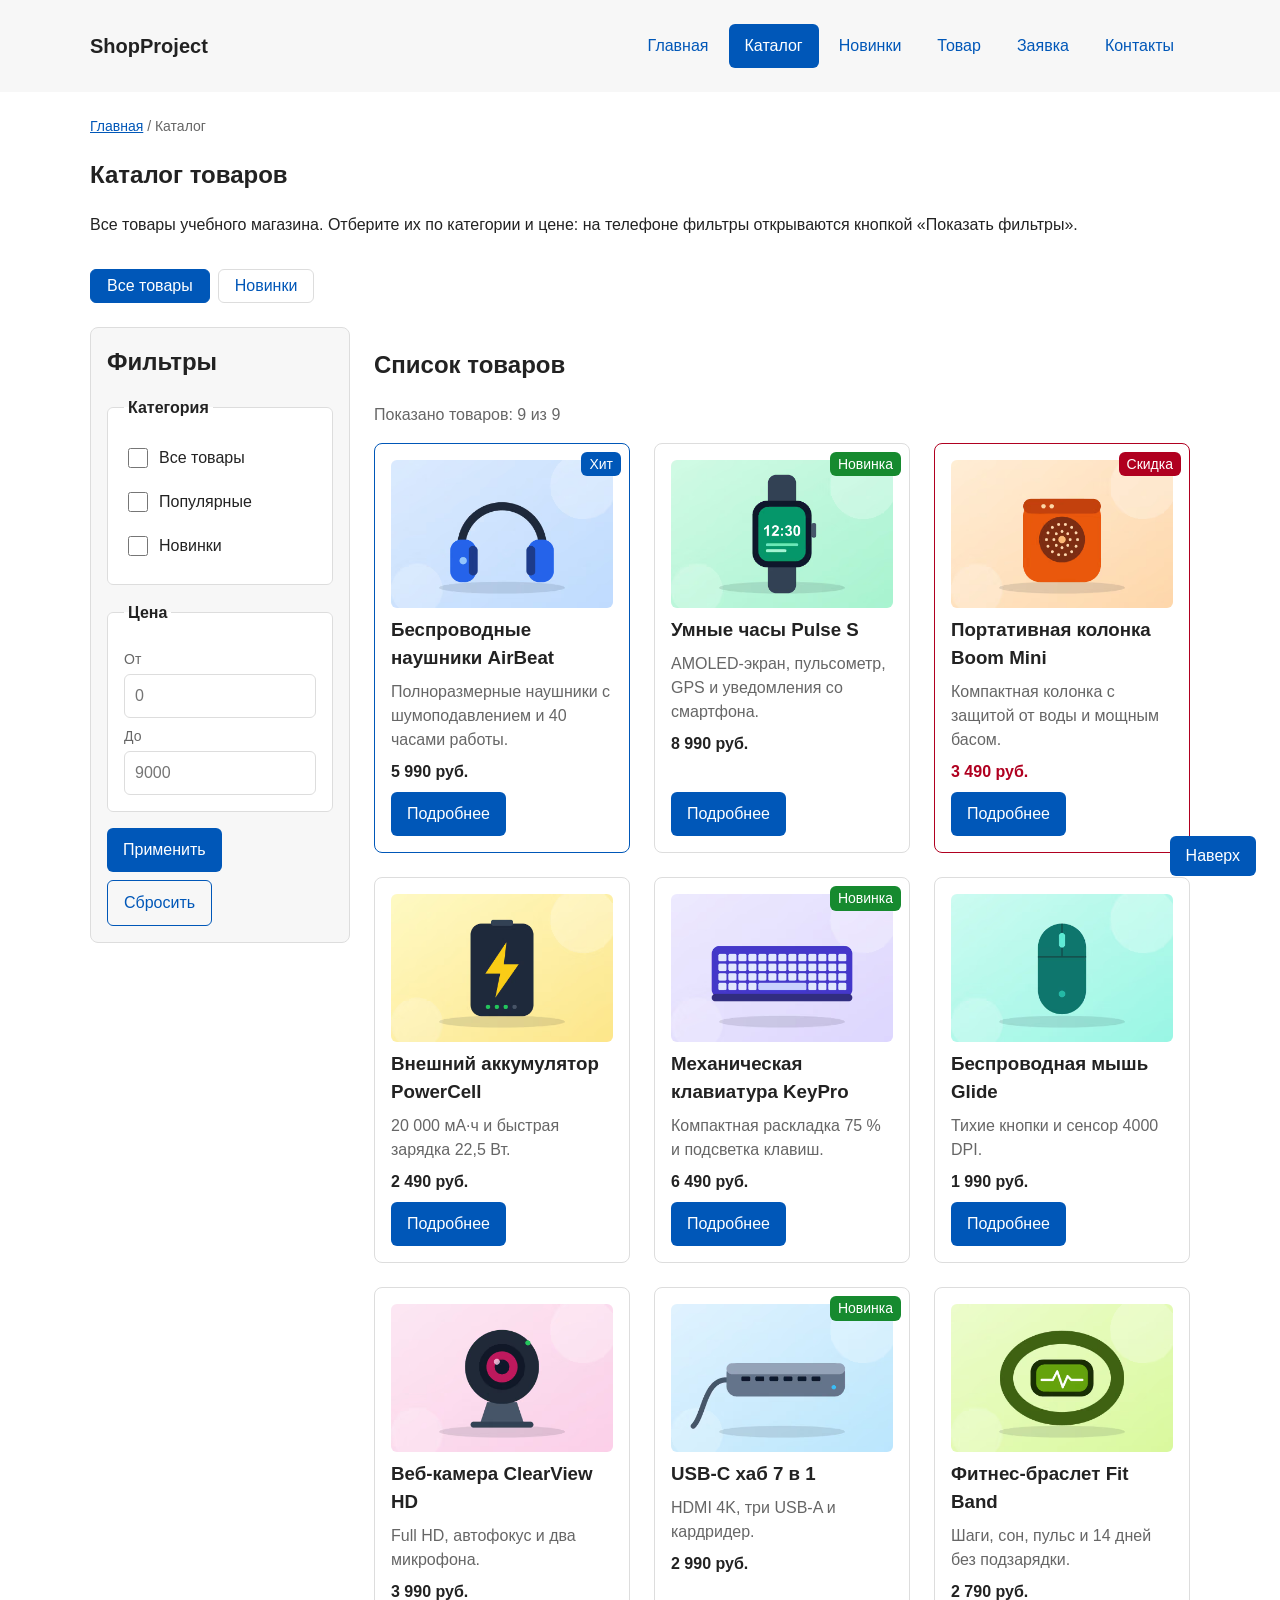
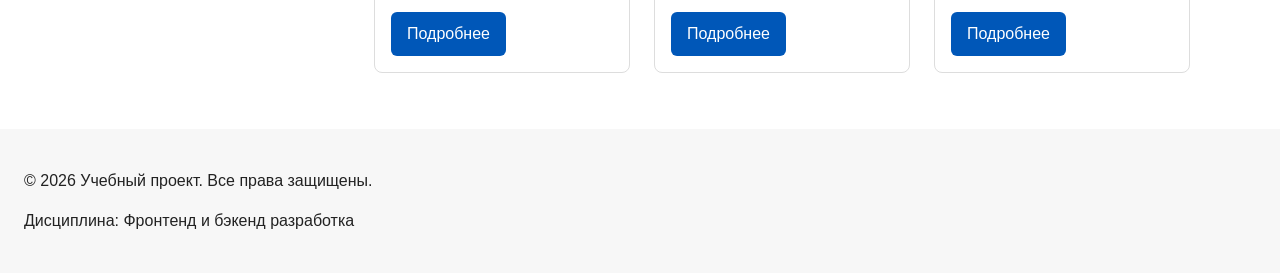
==== commit a2880b70: "feat: адаптивный каталог и рабочий фильтр - на экранах уже 1024px фильтр свёрнут под кнопку «Показат" ====
--- a/catalog.html
+++ b/catalog.html
@@ -51,9 +51,8 @@
     <section class="section">
       <h1>Каталог товаров</h1>
       <p>
-        На этой странице представлен учебный каталог товаров.
-        В дальнейшем здесь будут добавлены фильтры, сортировка и более
-        подробные карточки.
+        Все товары учебного магазина. Отберите их по категории и цене:
+        на телефоне фильтры открываются кнопкой «Показать фильтры».
       </p>
     </section>
 
@@ -69,48 +68,67 @@
     </nav>
 
     <section class="catalog-layout">
-      <aside class="catalog-filters">
-        <h2>Фильтры</h2>
-
-        <form class="filters-form" action="#" method="get">
-          <fieldset class="filters-form__group">
-            <legend class="filters-form__legend">Категория</legend>
-
-            <label class="filters-form__label filters-form__label--choice">
-              <input class="filters-form__checkbox" type="checkbox" name="category" value="all">
-              Все товары
-            </label>
-
-            <label class="filters-form__label filters-form__label--choice">
-              <input class="filters-form__checkbox" type="checkbox" name="category" value="popular">
-              Популярные
-            </label>
-
-            <label class="filters-form__label filters-form__label--choice">
-              <input class="filters-form__checkbox" type="checkbox" name="category" value="new">
-              Новинки
-            </label>
-          </fieldset>
-
-          <fieldset class="filters-form__group">
-            <legend class="filters-form__legend">Цена</legend>
-
-            <label class="filters-form__label filters-form__label--price" for="price-from">От</label>
-            <input class="filters-form__input" id="price-from" name="price-from" type="number" min="0" placeholder="0">
-
-            <label class="filters-form__label filters-form__label--price" for="price-to">До</label>
-            <input class="filters-form__input" id="price-to" name="price-to" type="number" min="0" placeholder="5000">
-          </fieldset>
-
-          <button class="button button--primary" type="submit">Применить</button>
-        </form>
+      <aside class="catalog-filters" aria-labelledby="filters-title">
+        <div class="catalog-filters__header">
+          <h2 class="catalog-filters__title" id="filters-title">Фильтры</h2>
+
+          <!-- Кнопка видна только на экранах уже 1024px и только при работающем JS -->
+          <button
+            class="catalog-filters__toggle button button--secondary"
+            type="button"
+            aria-expanded="false"
+            aria-controls="filters-panel"
+          >
+            Показать фильтры
+          </button>
+        </div>
+
+        <div class="catalog-filters__panel" id="filters-panel">
+          <form class="filters-form" id="filters-form" action="#" method="get">
+            <fieldset class="filters-form__group">
+              <legend class="filters-form__legend">Категория</legend>
+
+              <label class="filters-form__label filters-form__label--choice">
+                <input class="filters-form__checkbox" type="checkbox" name="category" value="all">
+                Все товары
+              </label>
+
+              <label class="filters-form__label filters-form__label--choice">
+                <input class="filters-form__checkbox" type="checkbox" name="category" value="popular">
+                Популярные
+              </label>
+
+              <label class="filters-form__label filters-form__label--choice">
+                <input class="filters-form__checkbox" type="checkbox" name="category" value="new">
+                Новинки
+              </label>
+            </fieldset>
+
+            <fieldset class="filters-form__group">
+              <legend class="filters-form__legend">Цена</legend>
+
+              <label class="filters-form__label filters-form__label--price" for="price-from">От</label>
+              <input class="filters-form__input" id="price-from" name="price-from" type="number" min="0" placeholder="0">
+
+              <label class="filters-form__label filters-form__label--price" for="price-to">До</label>
+              <input class="filters-form__input" id="price-to" name="price-to" type="number" min="0" placeholder="9000">
+            </fieldset>
+
+            <div class="filters-form__actions">
+              <button class="button button--primary" type="submit">Применить</button>
+              <button class="button button--secondary" type="reset">Сбросить</button>
+            </div>
+          </form>
+        </div>
       </aside>
 
       <section class="catalog-products">
         <h2>Список товаров</h2>
 
+        <p class="catalog-products__status" id="catalog-status" role="status">Показано товаров: 9 из 9</p>
+
         <div class="products-grid">
-          <article class="product-card product-card--featured">
+          <article class="product-card product-card--featured" data-price="5990" data-tags="popular">
             <picture>
               <source type="image/avif" srcset="images/products/product-1-400.avif 400w, images/products/product-1-800.avif 800w, images/products/product-1-1200.avif 1200w" sizes="(min-width: 1440px) 400px, (min-width: 1024px) 340px, (min-width: 600px) 50vw, 100vw">
               <source type="image/webp" srcset="images/products/product-1-400.webp 400w, images/products/product-1-800.webp 800w, images/products/product-1-1200.webp 1200w" sizes="(min-width: 1440px) 400px, (min-width: 1024px) 340px, (min-width: 600px) 50vw, 100vw">
@@ -126,7 +144,7 @@
             <a class="button button--primary product-card__button" href="product.html">Подробнее</a>
           </article>
 
-          <article class="product-card">
+          <article class="product-card" data-price="8990" data-tags="popular new">
             <picture>
               <source type="image/avif" srcset="images/products/product-2-400.avif 400w, images/products/product-2-800.avif 800w, images/products/product-2-1200.avif 1200w" sizes="(min-width: 1440px) 400px, (min-width: 1024px) 340px, (min-width: 600px) 50vw, 100vw">
               <source type="image/webp" srcset="images/products/product-2-400.webp 400w, images/products/product-2-800.webp 800w, images/products/product-2-1200.webp 1200w" sizes="(min-width: 1440px) 400px, (min-width: 1024px) 340px, (min-width: 600px) 50vw, 100vw">
@@ -142,7 +160,7 @@
             <a class="button button--primary product-card__button" href="product.html">Подробнее</a>
           </article>
 
-          <article class="product-card product-card--discount">
+          <article class="product-card product-card--discount" data-price="3490" data-tags="popular">
             <picture>
               <source type="image/avif" srcset="images/products/product-3-400.avif 400w, images/products/product-3-800.avif 800w, images/products/product-3-1200.avif 1200w" sizes="(min-width: 1440px) 400px, (min-width: 1024px) 340px, (min-width: 600px) 50vw, 100vw">
               <source type="image/webp" srcset="images/products/product-3-400.webp 400w, images/products/product-3-800.webp 800w, images/products/product-3-1200.webp 1200w" sizes="(min-width: 1440px) 400px, (min-width: 1024px) 340px, (min-width: 600px) 50vw, 100vw">
@@ -158,7 +176,7 @@
             <a class="button button--primary product-card__button" href="product.html">Подробнее</a>
           </article>
 
-          <article class="product-card">
+          <article class="product-card" data-price="2490" data-tags="">
             <picture>
               <source type="image/avif" srcset="images/products/product-4-400.avif 400w, images/products/product-4-800.avif 800w, images/products/product-4-1200.avif 1200w" sizes="(min-width: 1440px) 400px, (min-width: 1024px) 340px, (min-width: 600px) 50vw, 100vw">
               <source type="image/webp" srcset="images/products/product-4-400.webp 400w, images/products/product-4-800.webp 800w, images/products/product-4-1200.webp 1200w" sizes="(min-width: 1440px) 400px, (min-width: 1024px) 340px, (min-width: 600px) 50vw, 100vw">
@@ -173,7 +191,7 @@
             <a class="button button--primary product-card__button" href="product.html">Подробнее</a>
           </article>
 
-          <article class="product-card">
+          <article class="product-card" data-price="6490" data-tags="new">
             <picture>
               <source type="image/avif" srcset="images/products/product-5-400.avif 400w, images/products/product-5-800.avif 800w, images/products/product-5-1200.avif 1200w" sizes="(min-width: 1440px) 400px, (min-width: 1024px) 340px, (min-width: 600px) 50vw, 100vw">
               <source type="image/webp" srcset="images/products/product-5-400.webp 400w, images/products/product-5-800.webp 800w, images/products/product-5-1200.webp 1200w" sizes="(min-width: 1440px) 400px, (min-width: 1024px) 340px, (min-width: 600px) 50vw, 100vw">
@@ -189,7 +207,7 @@
             <a class="button button--primary product-card__button" href="product.html">Подробнее</a>
           </article>
 
-          <article class="product-card">
+          <article class="product-card" data-price="1990" data-tags="">
             <picture>
               <source type="image/avif" srcset="images/products/product-6-400.avif 400w, images/products/product-6-800.avif 800w, images/products/product-6-1200.avif 1200w" sizes="(min-width: 1440px) 400px, (min-width: 1024px) 340px, (min-width: 600px) 50vw, 100vw">
               <source type="image/webp" srcset="images/products/product-6-400.webp 400w, images/products/product-6-800.webp 800w, images/products/product-6-1200.webp 1200w" sizes="(min-width: 1440px) 400px, (min-width: 1024px) 340px, (min-width: 600px) 50vw, 100vw">
@@ -204,7 +222,7 @@
             <a class="button button--primary product-card__button" href="product.html">Подробнее</a>
           </article>
 
-          <article class="product-card">
+          <article class="product-card" data-price="3990" data-tags="">
             <picture>
               <source type="image/avif" srcset="images/products/product-7-400.avif 400w, images/products/product-7-800.avif 800w, images/products/product-7-1200.avif 1200w" sizes="(min-width: 1440px) 400px, (min-width: 1024px) 340px, (min-width: 600px) 50vw, 100vw">
               <source type="image/webp" srcset="images/products/product-7-400.webp 400w, images/products/product-7-800.webp 800w, images/products/product-7-1200.webp 1200w" sizes="(min-width: 1440px) 400px, (min-width: 1024px) 340px, (min-width: 600px) 50vw, 100vw">
@@ -219,7 +237,7 @@
             <a class="button button--primary product-card__button" href="product.html">Подробнее</a>
           </article>
 
-          <article class="product-card">
+          <article class="product-card" data-price="2990" data-tags="new">
             <picture>
               <source type="image/avif" srcset="images/products/product-8-400.avif 400w, images/products/product-8-800.avif 800w, images/products/product-8-1200.avif 1200w" sizes="(min-width: 1440px) 400px, (min-width: 1024px) 340px, (min-width: 600px) 50vw, 100vw">
               <source type="image/webp" srcset="images/products/product-8-400.webp 400w, images/products/product-8-800.webp 800w, images/products/product-8-1200.webp 1200w" sizes="(min-width: 1440px) 400px, (min-width: 1024px) 340px, (min-width: 600px) 50vw, 100vw">
@@ -235,7 +253,7 @@
             <a class="button button--primary product-card__button" href="product.html">Подробнее</a>
           </article>
 
-          <article class="product-card">
+          <article class="product-card" data-price="2790" data-tags="">
             <picture>
               <source type="image/avif" srcset="images/products/product-9-400.avif 400w, images/products/product-9-800.avif 800w, images/products/product-9-1200.avif 1200w" sizes="(min-width: 1440px) 400px, (min-width: 1024px) 340px, (min-width: 600px) 50vw, 100vw">
               <source type="image/webp" srcset="images/products/product-9-400.webp 400w, images/products/product-9-800.webp 800w, images/products/product-9-1200.webp 1200w" sizes="(min-width: 1440px) 400px, (min-width: 1024px) 340px, (min-width: 600px) 50vw, 100vw">
@@ -250,6 +268,10 @@
             <a class="button button--primary product-card__button" href="product.html">Подробнее</a>
           </article>
         </div>
+
+        <p class="catalog-products__empty" id="catalog-empty" hidden>
+          По выбранным условиям товаров нет. Измените цену или нажмите «Сбросить».
+        </p>
       </section>
     </section>
   </main>
--- a/css/style.css
+++ b/css/style.css
@@ -41,6 +41,11 @@
   box-sizing: border-box;
 }
 
+/* Атрибут hidden всегда скрывает элемент, даже если у класса задан display: flex */
+[hidden] {
+  display: none !important;
+}
+
 html {
   scroll-behavior: smooth;
 }
@@ -499,6 +504,40 @@
   margin-top: 0;
 }
 
+/* Заголовок фильтров и кнопка «Показать фильтры» в одной строке */
+.catalog-filters__header {
+  display: flex;
+  flex-wrap: wrap;
+  align-items: center;
+  justify-content: space-between;
+  gap: var(--space-sm);
+}
+
+.catalog-filters__title {
+  margin: 0;
+}
+
+/* На телефоне при работающем JS фильтры свёрнуты до нажатия кнопки */
+.catalog-filters__toggle {
+  display: none;
+}
+
+.js .catalog-filters__toggle {
+  display: inline-block;
+}
+
+.catalog-filters__panel {
+  margin-top: var(--space-md);
+}
+
+.js .catalog-filters__panel {
+  display: none;
+}
+
+.js .catalog-filters--open .catalog-filters__panel {
+  display: block;
+}
+
 .catalog-products {
   grid-area: products;
   min-width: 0;
@@ -527,11 +566,14 @@
   margin-bottom: var(--space-sm);
 }
 
-/* Категории — чекбокс и подпись в одну строку */
+/* Категории — чекбокс и подпись в одну строку, каждый пункт на своей строке
+   высотой не меньше 44px, чтобы по нему было легко попасть пальцем */
 .filters-form__label--choice {
-  display: inline-flex;
+  display: flex;
   align-items: center;
   gap: var(--space-sm);
+  min-height: 44px;
+  margin-bottom: 0;
   cursor: pointer;
 }
 
@@ -559,6 +601,30 @@
 .filters-form__input:focus-visible {
   outline: 2px solid var(--color-primary);
   outline-offset: 2px;
+}
+
+.filters-form__checkbox {
+  width: 20px;
+  height: 20px;
+}
+
+.filters-form__actions {
+  display: flex;
+  flex-wrap: wrap;
+  gap: var(--space-sm);
+}
+
+/* Счётчик найденных товаров и пустой результат */
+.catalog-products__status {
+  margin: 0 0 var(--space-md);
+  color: var(--color-muted);
+}
+
+.catalog-products__empty {
+  margin: var(--space-md) 0 0;
+  padding: var(--space-md);
+  border-left: 4px solid var(--color-primary);
+  background-color: var(--color-surface);
 }
 
 /* Сетка карточек — CSS Grid. На телефоне одна колонка,
--- a/css/responsive.css
+++ b/css/responsive.css
@@ -42,6 +42,16 @@
   .products-grid,
   .reviews-grid {
     grid-template-columns: repeat(2, minmax(0, 1fr));
+  }
+
+  /* Открытый фильтр на планшете: «Категория» и «Цена» рядом,
+     кнопки на всю ширину под ними */
+  .filters-form {
+    grid-template-columns: repeat(2, minmax(0, 1fr));
+  }
+
+  .filters-form__actions {
+    grid-column: 1 / -1;
   }
 }
 
@@ -123,6 +133,20 @@
     z-index: 1;
   }
 
+  /* В боковой колонке фильтры всегда открыты, поля — в одну колонку */
+  .catalog-filters__toggle,
+  .js .catalog-filters__toggle {
+    display: none;
+  }
+
+  .js .catalog-filters__panel {
+    display: block;
+  }
+
+  .filters-form {
+    grid-template-columns: minmax(0, 1fr);
+  }
+
   .products-grid,
   .reviews-grid {
     grid-template-columns: repeat(3, minmax(0, 1fr));
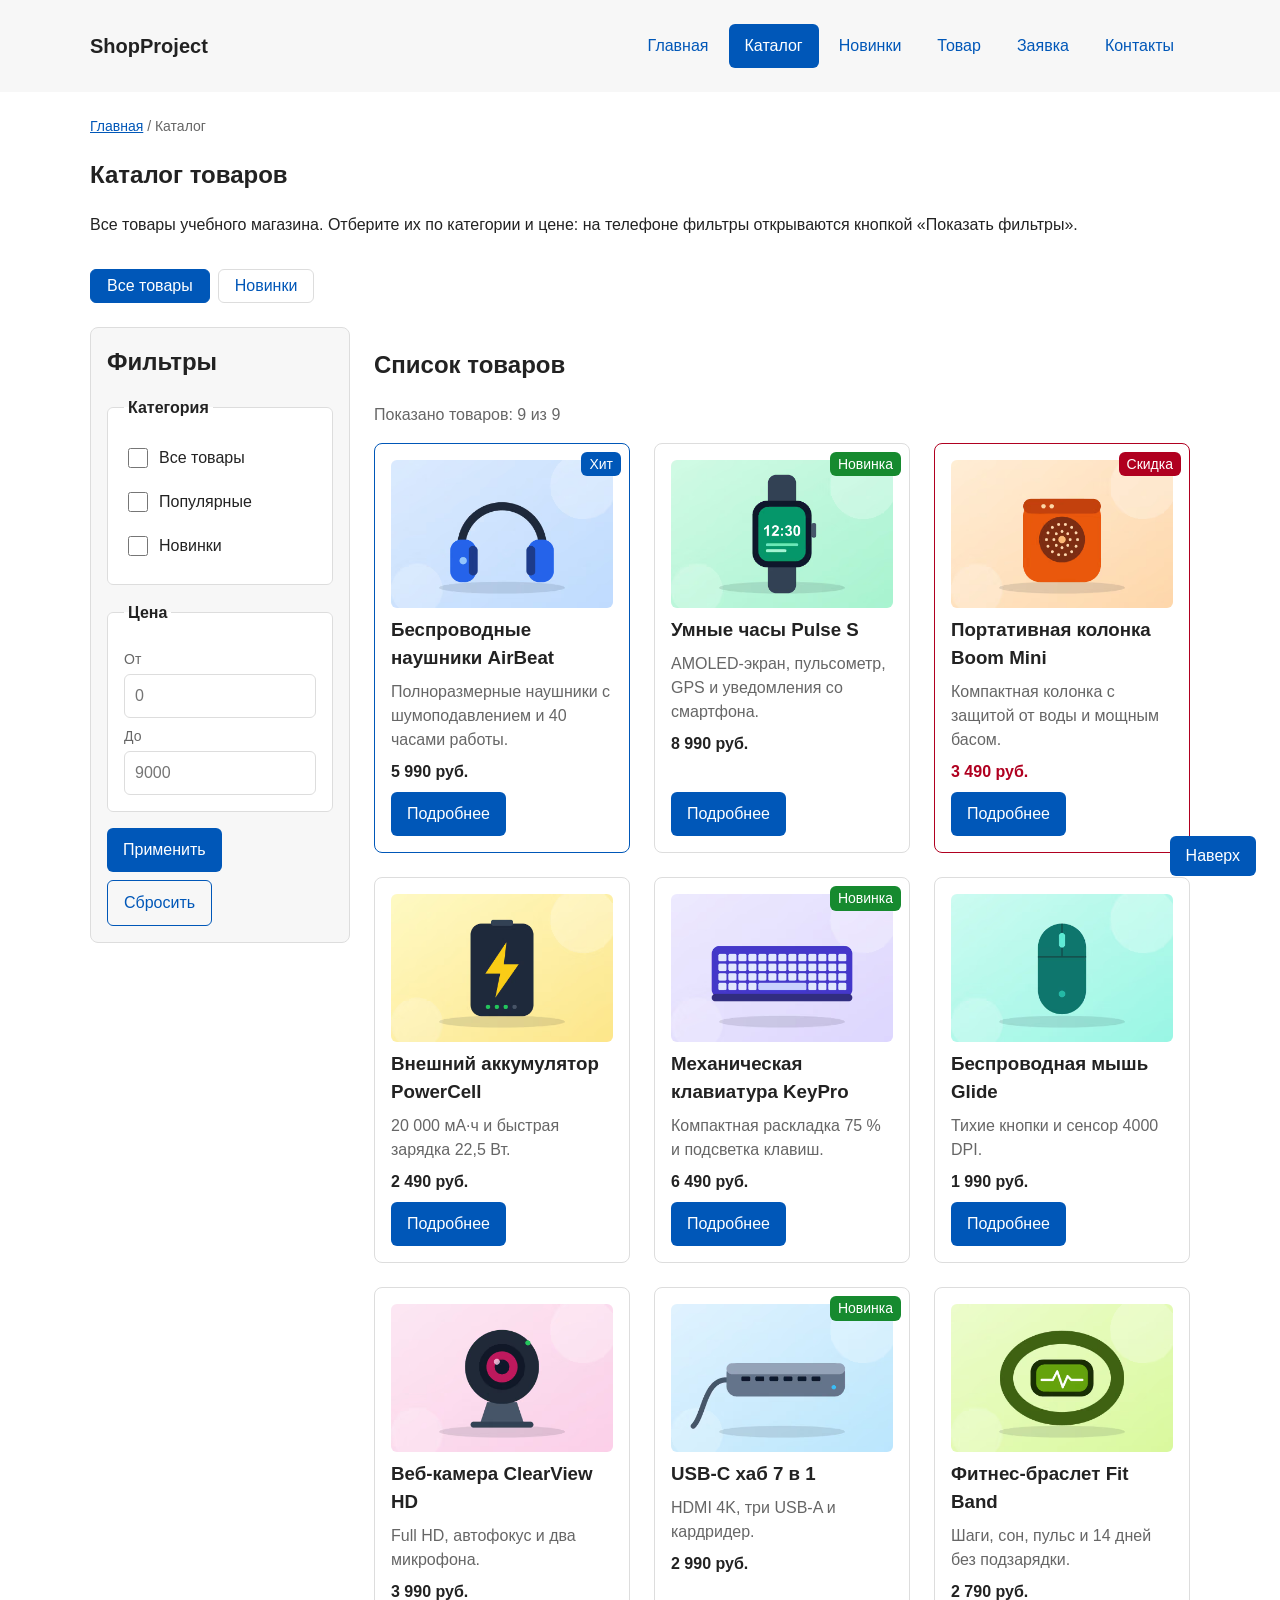
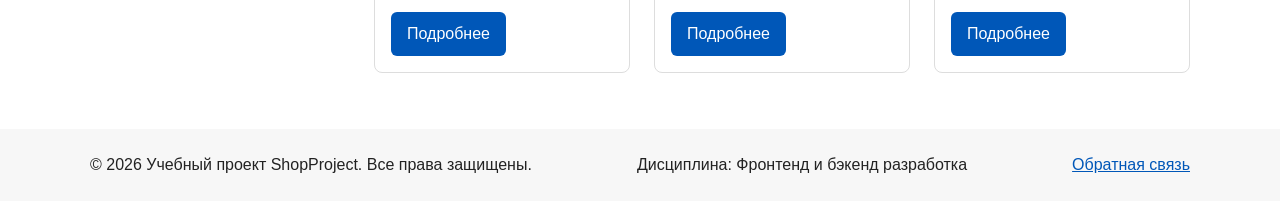
==== commit 54744eb0: "feat: адаптивные таблицы, формы и страница контактов - таблицы обёрнуты в .table-wrapper с горизонта" ====
--- a/catalog.html
+++ b/catalog.html
@@ -276,9 +276,12 @@
     </section>
   </main>
 
-  <footer>
-    <p>&copy; 2026 Учебный проект. Все права защищены.</p>
-    <p>Дисциплина: Фронтенд и бэкенд разработка</p>
+  <footer class="site-footer">
+    <div class="site-footer__inner">
+      <p class="site-footer__text">&copy; 2026 Учебный проект ShopProject. Все права защищены.</p>
+      <p class="site-footer__text">Дисциплина: Фронтенд и бэкенд разработка</p>
+      <a class="site-footer__link" href="contacts.html#feedback">Обратная связь</a>
+    </div>
   </footer>
 
   <a class="to-top" href="#" aria-label="Наверх">Наверх</a>
--- a/css/style.css
+++ b/css/style.css
@@ -744,6 +744,18 @@
   margin-top: var(--space-sm);
 }
 
+/* Обёртка таблицы: если таблица шире экрана, прокручивается только она,
+   а не вся страница */
+.table-wrapper {
+  overflow-x: auto;
+  -webkit-overflow-scrolling: touch;
+}
+
+.table-wrapper:focus-visible {
+  outline: 2px solid var(--color-primary);
+  outline-offset: 3px;
+}
+
 .product-table {
   width: 100%;
   border-collapse: collapse;
@@ -769,6 +781,68 @@
 
 .product-table tbody tr:hover {
   background-color: var(--color-surface-accent);
+}
+
+/* --- Мобильный вид таблиц (Mobile First): каждая строка — карточка.
+   Обычная табличная раскладка включается в responsive.css с 600px --- */
+.product-table,
+.product-table caption,
+.product-table tbody,
+.product-table tr,
+.product-table th,
+.product-table td {
+  display: block;
+}
+
+/* Шапка таблицы на телефоне не нужна: подписи берутся из data-label */
+.product-table thead {
+  display: none;
+}
+
+.product-table tr {
+  margin-bottom: var(--space-sm);
+  border: 1px solid var(--color-border);
+  border-radius: var(--radius-sm);
+}
+
+.product-table th,
+.product-table td {
+  border: none;
+}
+
+/* Характеристики: название слева, значение справа */
+.product-table--specs tr {
+  display: grid;
+  /* Колонка названий не уже 8.5em — иначе «Подключение» рвётся посередине */
+  grid-template-columns: minmax(8.5em, 2fr) minmax(0, 3fr);
+}
+
+.product-table--specs th,
+.product-table--specs td {
+  padding: var(--space-sm) var(--space-sm) var(--space-sm) var(--space-md);
+}
+
+.product-table--specs th {
+  color: var(--color-muted);
+  font-weight: 400;
+}
+
+/* Сравнение тарифов: название тарифа — заголовок карточки,
+   у остальных ячеек подпись из data-label */
+.product-table--compare th {
+  background-color: var(--color-surface);
+  border-bottom: 1px solid var(--color-border);
+}
+
+.product-table--compare td {
+  display: flex;
+  justify-content: space-between;
+  gap: var(--space-md);
+}
+
+.product-table--compare td::before {
+  content: attr(data-label);
+  color: var(--color-muted);
 }
 
 /* ===============================
@@ -1022,3 +1096,60 @@
 }
 
 /* Адаптивные правила (медиазапросы) вынесены в отдельный файл css/responsive.css */
+
+/* ===============================
+   11. Контакты и подвал
+   =============================== */
+
+/* Карточки контактов: на телефоне друг под другом,
+   с 768px responsive.css выстраивает их в три колонки (Grid) */
+.contacts-list {
+  display: grid;
+  grid-template-columns: minmax(0, 1fr);
+  gap: var(--space-md);
+  padding: 0;
+  margin: var(--space-lg) 0 0;
+  list-style: none;
+}
+
+.contacts-list__item {
+  display: flex;
+  flex-direction: column;
+  gap: var(--space-xs);
+  padding: var(--space-md);
+  border: 1px solid var(--color-border);
+  border-radius: var(--radius-md);
+  background-color: var(--color-surface);
+}
+
+.contacts-list__label {
+  font-size: 14px;
+  color: var(--color-muted);
+}
+
+.contacts-list__value {
+  font-size: 18px;
+  font-weight: 700;
+}
+
+.contacts-list__note {
+  font-size: 14px;
+  color: var(--color-muted);
+}
+
+/* Подвал: на телефоне строки друг под другом, с 768px — в одну строку (Flexbox) */
+.site-footer__inner {
+  max-width: var(--container-width);
+  margin: 0 auto;
+  display: flex;
+  flex-direction: column;
+  gap: var(--space-sm);
+}
+
+.site-footer__text {
+  margin: 0;
+}
+
+.site-footer__link {
+  align-self: flex-start;
+}
--- a/css/responsive.css
+++ b/css/responsive.css
@@ -53,6 +53,51 @@
   .filters-form__actions {
     grid-column: 1 / -1;
   }
+
+  /* Таблицы — снова обычные таблицы. Если таблица шире экрана,
+     прокручивается только .table-wrapper, а не вся страница */
+  .product-table {
+    display: table;
+    min-width: 640px;
+  }
+
+  .product-table caption {
+    display: table-caption;
+  }
+
+  .product-table thead {
+    display: table-header-group;
+  }
+
+  .product-table tbody {
+    display: table-row-group;
+  }
+
+  .product-table tr,
+  .product-table--specs tr {
+    display: table-row;
+    margin: 0;
+    border: none;
+  }
+
+  .product-table th,
+  .product-table td,
+  .product-table--compare td {
+    display: table-cell;
+    border: 1px solid var(--color-border);
+  }
+
+  .product-table--specs th {
+    color: var(--color-text);
+  }
+
+  .product-table--compare th {
+    background-color: transparent;
+  }
+
+  .product-table--compare td::before {
+    content: none;
+  }
 }
 
 
@@ -90,6 +135,33 @@
     grid-template-columns: repeat(2, minmax(0, 1fr));
   }
 
+  /* Формы на страницах заявки и контактов — две колонки,
+     длинные поля (тема, комментарий, согласие, кнопки) — на всю ширину */
+  .order-form--page {
+    display: grid;
+    grid-template-columns: repeat(2, minmax(0, 1fr));
+    column-gap: var(--space-lg);
+    max-width: 760px;
+  }
+
+  .order-form__field--full {
+    grid-column: 1 / -1;
+  }
+
+  /* Контакты — три карточки в ряд */
+  .contacts-list {
+    grid-template-columns: repeat(3, minmax(0, 1fr));
+  }
+
+  /* Подвал — в одну строку */
+  .site-footer__inner {
+    flex-direction: row;
+    flex-wrap: wrap;
+    align-items: center;
+    justify-content: space-between;
+    gap: var(--space-sm) var(--space-lg);
+  }
+
   .to-top {
     right: var(--space-lg);
     bottom: var(--space-lg);
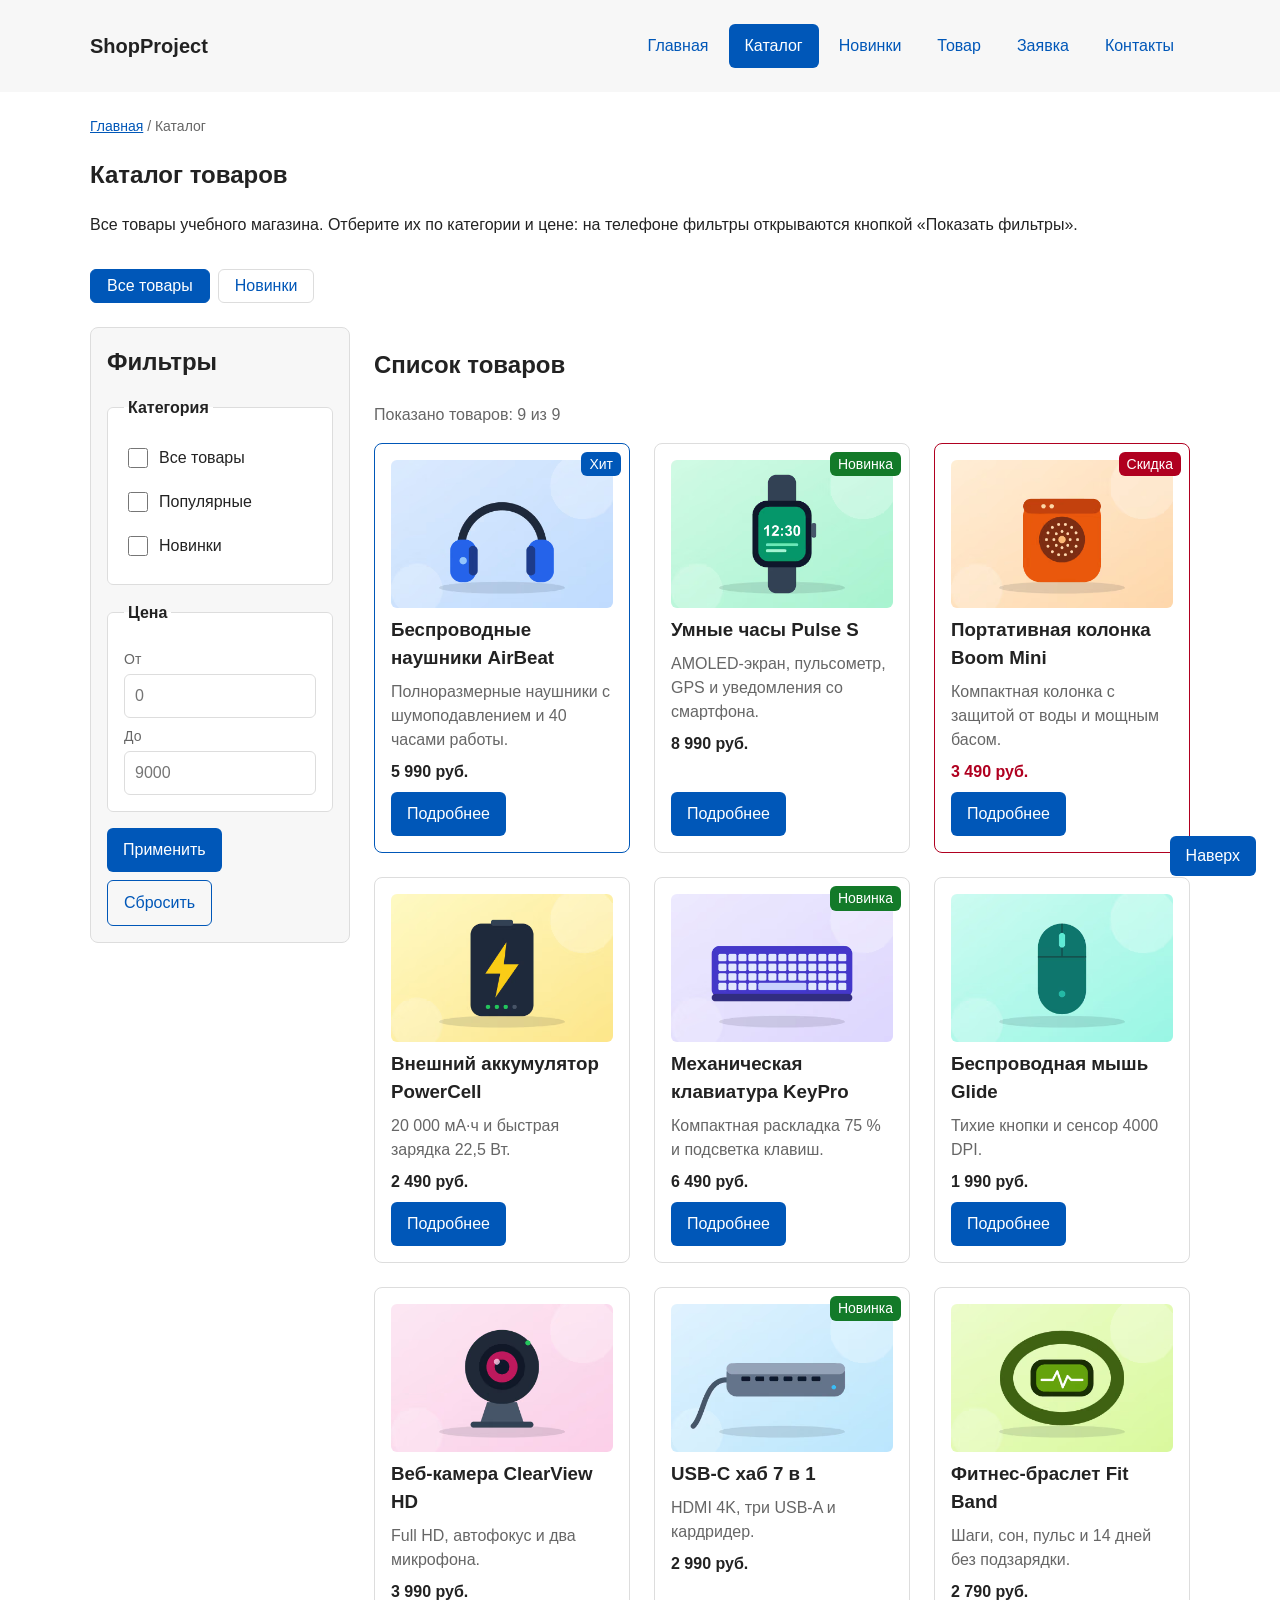
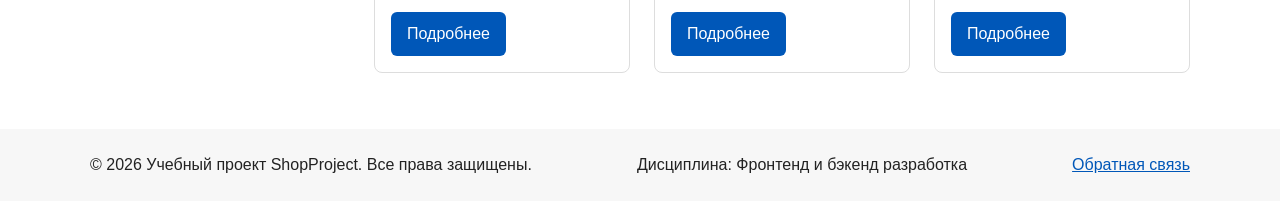
==== commit 38c2391a: "feat: доступность — skip-link, фокус, контраст, модальное окно - ссылка «Перейти к основному содержи" ====
--- a/catalog.html
+++ b/catalog.html
@@ -4,18 +4,21 @@
   <meta charset="UTF-8">
   <meta property="og:type" content="website">
   <meta property="og:title" content="Учебный интернет-магазин">
-  <meta property="og:description" content="Учебный frontend-проект интернет-магазина.">
-  <meta property="og:image" content="https://gothplug.github.io/kr1_front/images/preview.jpg">
+  <meta property="og:description" content="Адаптивный учебный интернет-магазин: Mobile First, responsive images, доступность.">
+  <meta property="og:image" content="https://gothplug.github.io/kr3-responsive-shop/images/og-preview.jpg">
   <meta name="viewport" content="width=device-width, initial-scale=1.0">
   <meta name="description" content="Каталог товаров учебного интернет-магазина.">
   <title>Каталог товаров — Учебный интернет-магазин</title>
+  <link rel="icon" href="images/favicon.svg" type="image/svg+xml">
   <script>document.documentElement.classList.add("js");</script>
   <link rel="stylesheet" href="css/style.css">
   <link rel="stylesheet" href="css/responsive.css">
   <script src="js/main.js" defer></script>
 </head>
 <body>
-  <header>
+  <a class="skip-link" href="#main">Перейти к основному содержимому</a>
+
+  <header id="top">
     <div class="site-header">
       <a class="site-logo" href="index.html">ShopProject</a>
 
@@ -42,10 +45,10 @@
     </div>
   </header>
 
-  <main>
+  <main id="main" tabindex="-1">
     <nav class="breadcrumbs" aria-label="Хлебные крошки">
       <a class="breadcrumbs__link" href="index.html">Главная</a>
-      <span class="breadcrumbs__current">Каталог</span>
+      <span class="breadcrumbs__current" aria-current="page">Каталог</span>
     </nav>
 
     <section class="section">
@@ -141,7 +144,7 @@
             <h3 class="product-card__title">Беспроводные наушники AirBeat</h3>
             <p class="product-card__description">Полноразмерные наушники с шумоподавлением и 40 часами работы.</p>
             <p class="product-card__price">5 990 руб.</p>
-            <a class="button button--primary product-card__button" href="product.html">Подробнее</a>
+            <a class="button button--primary product-card__button" href="product.html">Подробнее<span class="visually-hidden"> о товаре «Беспроводные наушники AirBeat»</span></a>
           </article>
 
           <article class="product-card" data-price="8990" data-tags="popular new">
@@ -157,7 +160,7 @@
             <h3 class="product-card__title">Умные часы Pulse S</h3>
             <p class="product-card__description">AMOLED-экран, пульсометр, GPS и уведомления со смартфона.</p>
             <p class="product-card__price">8 990 руб.</p>
-            <a class="button button--primary product-card__button" href="product.html">Подробнее</a>
+            <a class="button button--primary product-card__button" href="product.html">Подробнее<span class="visually-hidden"> о товаре «Умные часы Pulse S»</span></a>
           </article>
 
           <article class="product-card product-card--discount" data-price="3490" data-tags="popular">
@@ -173,7 +176,7 @@
             <h3 class="product-card__title">Портативная колонка Boom Mini</h3>
             <p class="product-card__description">Компактная колонка с защитой от воды и мощным басом.</p>
             <p class="product-card__price">3 490 руб.</p>
-            <a class="button button--primary product-card__button" href="product.html">Подробнее</a>
+            <a class="button button--primary product-card__button" href="product.html">Подробнее<span class="visually-hidden"> о товаре «Портативная колонка Boom Mini»</span></a>
           </article>
 
           <article class="product-card" data-price="2490" data-tags="">
@@ -188,7 +191,7 @@
             <h3 class="product-card__title">Внешний аккумулятор PowerCell</h3>
             <p class="product-card__description">20 000 мА·ч и быстрая зарядка 22,5 Вт.</p>
             <p class="product-card__price">2 490 руб.</p>
-            <a class="button button--primary product-card__button" href="product.html">Подробнее</a>
+            <a class="button button--primary product-card__button" href="product.html">Подробнее<span class="visually-hidden"> о товаре «Внешний аккумулятор PowerCell»</span></a>
           </article>
 
           <article class="product-card" data-price="6490" data-tags="new">
@@ -204,7 +207,7 @@
             <h3 class="product-card__title">Механическая клавиатура KeyPro</h3>
             <p class="product-card__description">Компактная раскладка 75 % и подсветка клавиш.</p>
             <p class="product-card__price">6 490 руб.</p>
-            <a class="button button--primary product-card__button" href="product.html">Подробнее</a>
+            <a class="button button--primary product-card__button" href="product.html">Подробнее<span class="visually-hidden"> о товаре «Механическая клавиатура KeyPro»</span></a>
           </article>
 
           <article class="product-card" data-price="1990" data-tags="">
@@ -219,7 +222,7 @@
             <h3 class="product-card__title">Беспроводная мышь Glide</h3>
             <p class="product-card__description">Тихие кнопки и сенсор 4000 DPI.</p>
             <p class="product-card__price">1 990 руб.</p>
-            <a class="button button--primary product-card__button" href="product.html">Подробнее</a>
+            <a class="button button--primary product-card__button" href="product.html">Подробнее<span class="visually-hidden"> о товаре «Беспроводная мышь Glide»</span></a>
           </article>
 
           <article class="product-card" data-price="3990" data-tags="">
@@ -234,7 +237,7 @@
             <h3 class="product-card__title">Веб-камера ClearView HD</h3>
             <p class="product-card__description">Full HD, автофокус и два микрофона.</p>
             <p class="product-card__price">3 990 руб.</p>
-            <a class="button button--primary product-card__button" href="product.html">Подробнее</a>
+            <a class="button button--primary product-card__button" href="product.html">Подробнее<span class="visually-hidden"> о товаре «Веб-камера ClearView HD»</span></a>
           </article>
 
           <article class="product-card" data-price="2990" data-tags="new">
@@ -250,7 +253,7 @@
             <h3 class="product-card__title">USB-C хаб 7 в 1</h3>
             <p class="product-card__description">HDMI 4K, три USB-A и кардридер.</p>
             <p class="product-card__price">2 990 руб.</p>
-            <a class="button button--primary product-card__button" href="product.html">Подробнее</a>
+            <a class="button button--primary product-card__button" href="product.html">Подробнее<span class="visually-hidden"> о товаре «USB-C хаб 7 в 1»</span></a>
           </article>
 
           <article class="product-card" data-price="2790" data-tags="">
@@ -265,7 +268,7 @@
             <h3 class="product-card__title">Фитнес-браслет Fit Band</h3>
             <p class="product-card__description">Шаги, сон, пульс и 14 дней без подзарядки.</p>
             <p class="product-card__price">2 790 руб.</p>
-            <a class="button button--primary product-card__button" href="product.html">Подробнее</a>
+            <a class="button button--primary product-card__button" href="product.html">Подробнее<span class="visually-hidden"> о товаре «Фитнес-браслет Fit Band»</span></a>
           </article>
         </div>
 
@@ -284,6 +287,6 @@
     </div>
   </footer>
 
-  <a class="to-top" href="#" aria-label="Наверх">Наверх</a>
+  <a class="to-top" href="#top">Наверх</a>
 </body>
 </html>
--- a/css/style.css
+++ b/css/style.css
@@ -13,7 +13,7 @@
   --color-surface: #f7f7f7;
   --color-surface-accent: #eef5ff;
   --color-danger: #b00020;
-  --color-success: #168a2f;
+  --color-success: #137a29; /* было #168a2f — контраст с белым 4,46:1, нужно не меньше 4,5:1 */
   --color-success-bg: #eefaf0;
   --color-white: #ffffff;
 
@@ -853,7 +853,10 @@
   position: relative;
   z-index: 100;
   width: min(100% - 32px, 560px);
-  padding: var(--space-lg);
+  /* На невысоком экране телефона окно не выходит за край — прокручивается внутри */
+  max-height: calc(100dvh - 32px);
+  overflow-y: auto;
+  padding: var(--space-lg) var(--space-md);
   border: none;
   border-radius: var(--radius-lg);
   animation: dialog-appear 0.2s ease-out;
@@ -1153,3 +1156,68 @@
 .site-footer__link {
   align-self: flex-start;
 }
+
+/* ===============================
+   12. Доступность
+   =============================== */
+
+/* Ссылка пропуска: спрятана за краем экрана и появляется при фокусе с клавиатуры */
+.skip-link {
+  position: absolute;
+  top: var(--space-sm);
+  left: var(--space-sm);
+  z-index: 200;
+  padding: var(--space-sm) var(--space-md);
+  color: var(--color-white);
+  background-color: var(--color-primary-dark);
+  border-radius: var(--radius-sm);
+  transform: translateY(-200%);
+}
+
+.skip-link:focus {
+  transform: none;
+}
+
+/* Текст только для экранного диктора: на экране не виден, но читается */
+.visually-hidden {
+  position: absolute;
+  width: 1px;
+  height: 1px;
+  margin: -1px;
+  padding: 0;
+  overflow: hidden;
+  clip: rect(0 0 0 0);
+  white-space: nowrap;
+  border: 0;
+}
+
+/* Единый заметный фокус для всех интерактивных элементов */
+:focus-visible {
+  outline: 3px solid var(--color-primary);
+  outline-offset: 3px;
+}
+
+/* main получает фокус программно (после ссылки пропуска) — рамка вокруг всей страницы не нужна */
+main:focus,
+main:target {
+  outline: none;
+}
+
+.order-form__checkbox[aria-invalid="true"] {
+  outline: 2px solid var(--color-danger);
+  outline-offset: 2px;
+}
+
+/* Если в системе включено «Уменьшить движение» — отключаем анимации и плавную прокрутку */
+@media (prefers-reduced-motion: reduce) {
+  html {
+    scroll-behavior: auto;
+  }
+
+  *,
+  *::before,
+  *::after {
+    animation-duration: 0.01ms !important;
+    transition-duration: 0.01ms !important;
+  }
+}
